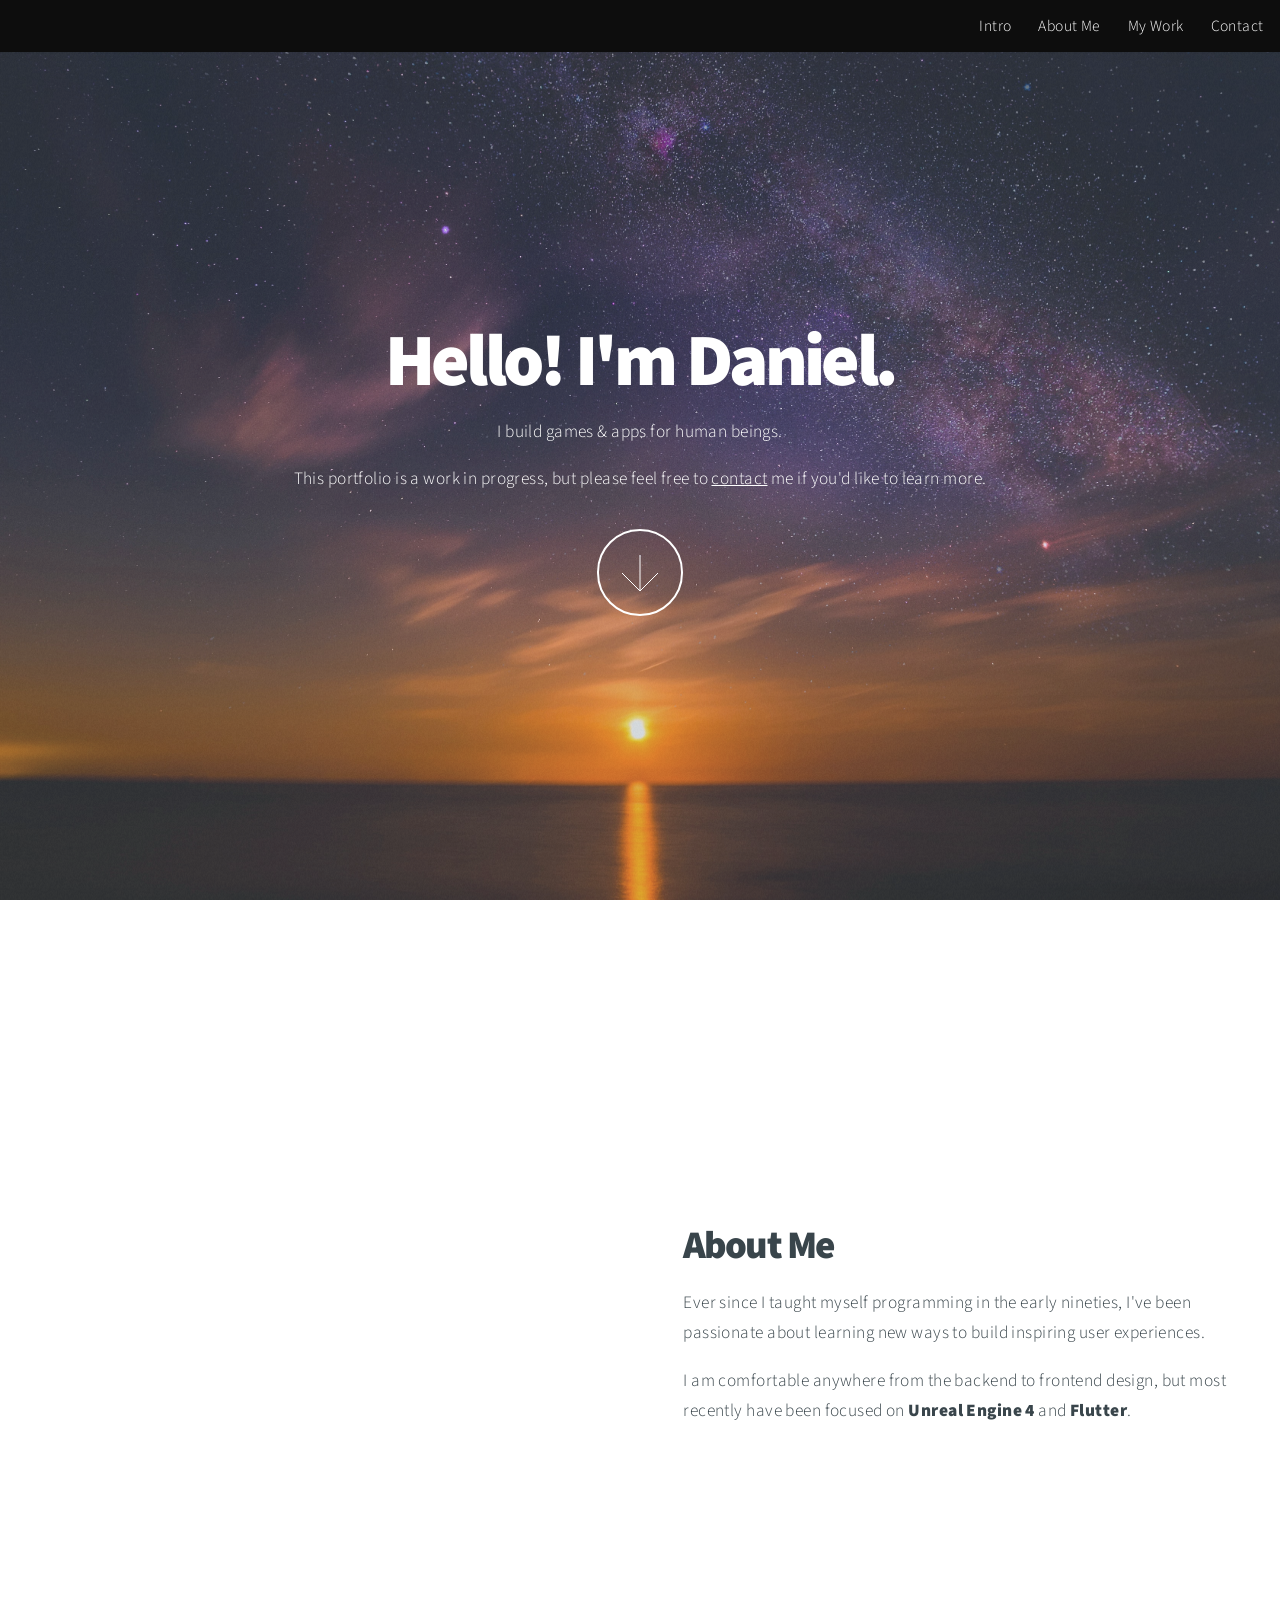
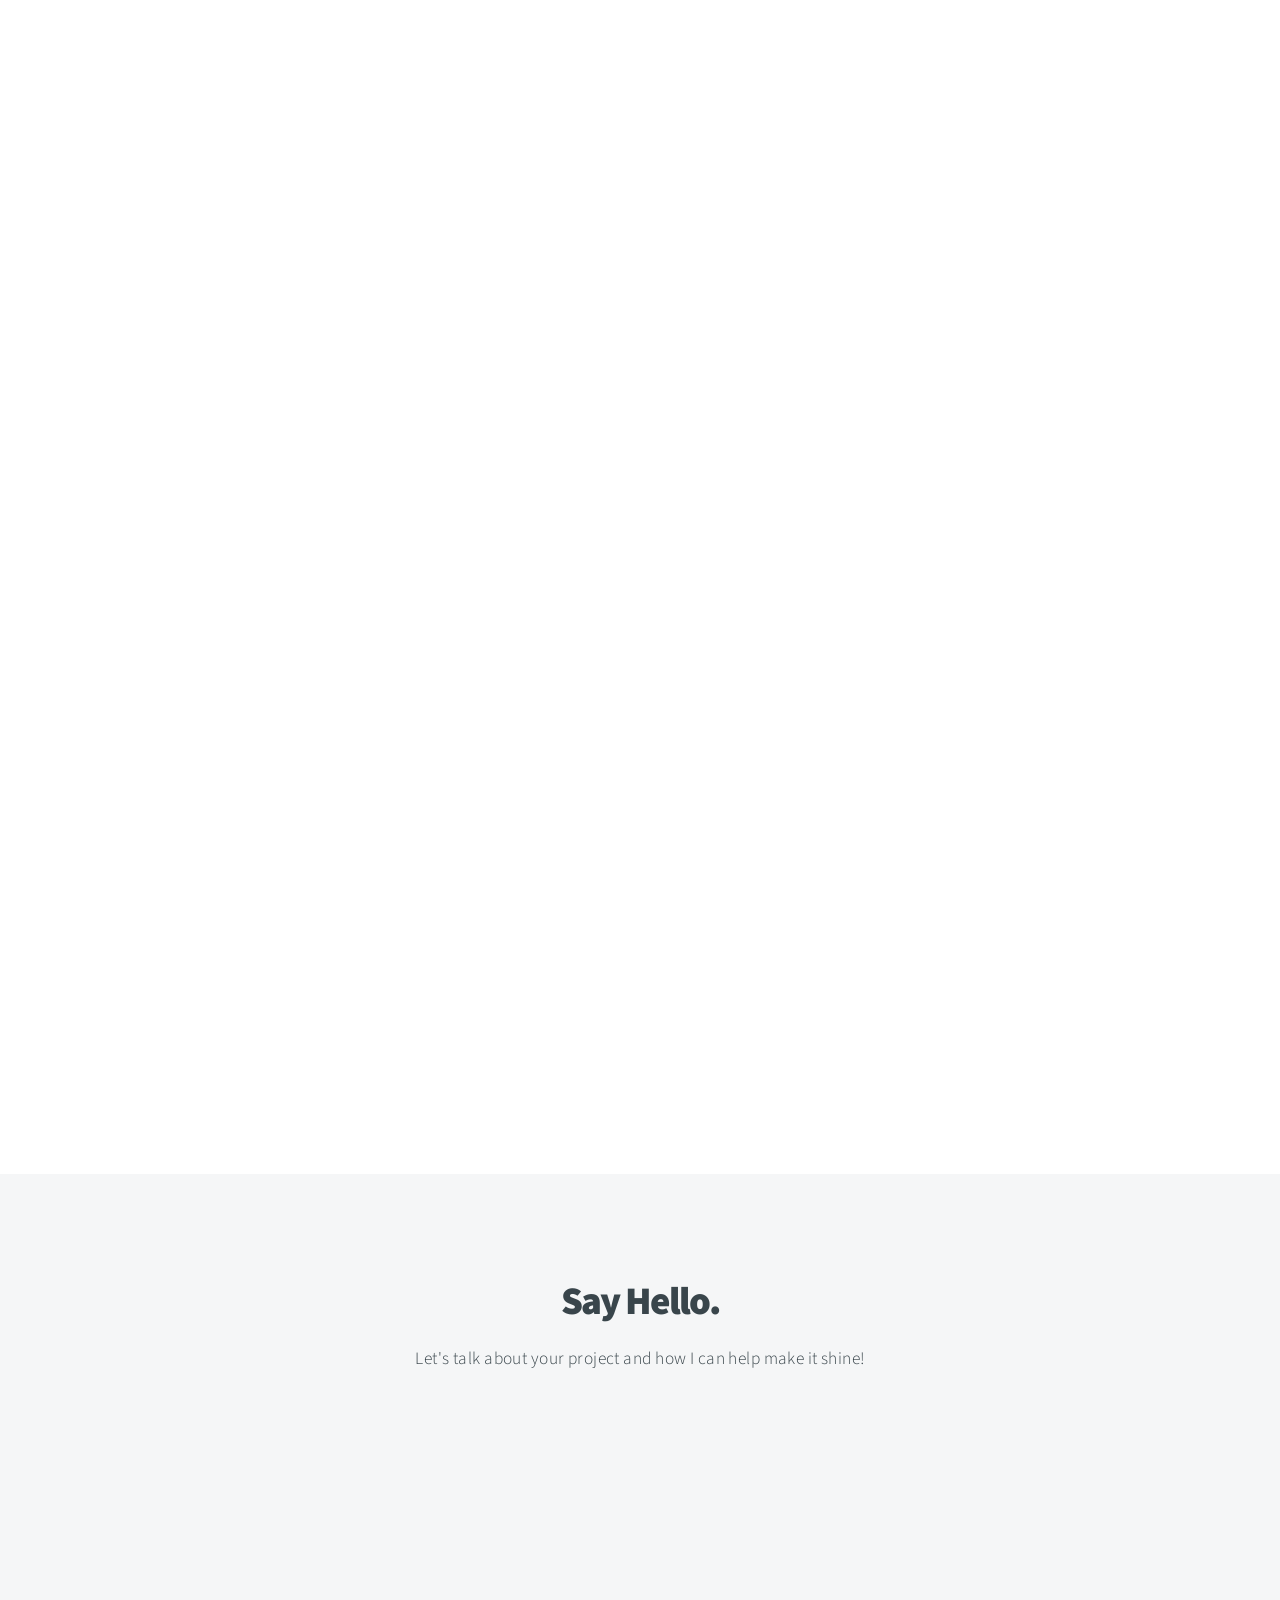
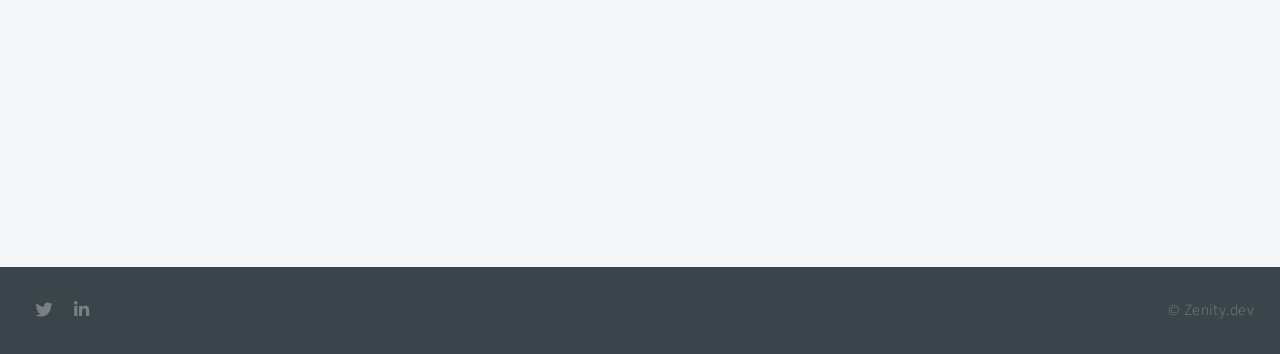
==== index.html @ 864454ee "Initial commit" ====
<!DOCTYPE HTML>
<html>
	<head>
		<title>Zenity</title>
		<meta charset="utf-8" />
		<meta name="viewport" content="width=device-width, initial-scale=1, user-scalable=no" />
		<link rel="stylesheet" href="assets/css/main.css" />
		<noscript><link rel="stylesheet" href="assets/css/noscript.css" /></noscript>
	</head>
	<body class="is-preload">

		<!-- Header -->
			<header id="header">
				<nav>
					<ul>
						<li><a href="#intro">Intro</a></li>
						<li><a href="#about">About Me</a></li>
						<li><a href="#work">My Work</a></li>
						<li><a href="#contact">Contact</a></li>
					</ul>
				</nav>
			</header>

		<!-- Intro -->
			<section id="intro" class="main style1 dark fullscreen">
				<div class="content">
					<header>
						<h2>Hello! I'm Daniel.</h2>
					</header>
					<p>I build games & apps for human beings.</p>
					<p>This portfolio is a work in progress, but please feel
						free to <a href="#contact">contact</a> me if you'd like to learn more.</p>
					<footer>
						<a href="#about" class="button style2 down">More</a>
					</footer>
				</div>
			</section>

		<!-- About -->
			<section id="about" class="main style2 right dark fullscreen">
				<div class="content box style2">
					<header>
						<h2>About Me</h2>
					</header>
					<p>Ever since I taught myself programming in the early nineties, I've been passionate about learning
					new ways to build inspiring user experiences.</p>
					<p>I am comfortable anywhere from the backend to frontend design, but most recently have been focused
						on <strong>Unreal Engine 4</strong> and <strong>Flutter</strong>.</p>
				</div>
				<a href="#work" class="button style2 down anchored">Next</a>
			</section>

		<!-- Work -->
			<section id="work" class="main style3 dark primary">
				<div class="content">
					<header>
						<h2>My Work</h2>
					</header>

					<!-- Gallery  -->
						<div class="gallery">
							<article class="from-left">
								<a href="images/fulls/01.jpg" class="image fit"><img src="images/thumbs/01.jpg" title="Vel Venenatis Cep" alt="" /></a>
							</article>
							<article class="from-right">
								<a href="images/fulls/02.jpg" class="image fit"><img src="images/thumbs/02.jpg" title="Pellentesque at" alt="" /></a>
							</article>
							<article class="from-left">
								<a href="images/fulls/03.jpg" class="image fit"><img src="images/thumbs/03.jpg" title="Cep Aenean" alt="" /></a>
							</article>
							<article class="from-right">
								<a href="images/fulls/04.jpg" class="image fit"><img src="images/thumbs/04.jpg" title="Augue ut" alt="" /></a>
							</article>
							<article class="from-left">
								<a href="images/fulls/05.jpg" class="image fit"><img src="images/thumbs/05.jpg" title="Sit porttitor magna" alt="" /></a>
							</article>
							<article class="from-right">
								<a href="images/fulls/06.jpg" class="image fit"><img src="images/thumbs/06.jpg" title="Nibh ut" alt="" /></a>
							</article>
						</div>

				</div>
			</section>

		<!-- Contact -->
			<section id="contact" class="main style3 secondary">
				<div class="content">
					<header>
						<h2>Say Hello.</h2>
						<p>Let's talk about your project and how I can help make it shine!</p>
					</header>
					<div class="box">
						<form method="post" action="https://formspree.io/mlebqpvd">
							<div class="fields">
								<div class="field half"><input type="text" name="name" placeholder="Name" /></div>
								<div class="field half"><input type="email" name="_replyto" placeholder="Email" /></div>
								<div class="field"><textarea name="message" placeholder="Message" rows="6"></textarea></div>
							</div>
							<ul class="actions special">
								<li><input type="submit" value="Send Message" /></li>
							</ul>
						</form>
					</div>
				</div>
			</section>

		<!-- Footer -->
			<footer id="footer">

				<!-- Icons -->
					<ul class="icons">
						<li><a href="#" class="icon brands fa-twitter"><span class="label">Twitter</span></a></li>
						<li><a href="#" class="icon brands fa-linkedin-in"><span class="label">LinkedIn</span></a></li>
					</ul>

				<!-- Menu -->
					<ul class="menu">
						<li>&copy; Zenity.dev</li>
					</ul>

			</footer>

		<!-- Scripts -->
			<script src="assets/js/jquery.min.js"></script>
			<script src="assets/js/jquery.poptrox.min.js"></script>
			<script src="assets/js/jquery.scrolly.min.js"></script>
			<script src="assets/js/jquery.scrollex.min.js"></script>
			<script src="assets/js/browser.min.js"></script>
			<script src="assets/js/breakpoints.min.js"></script>
			<script src="assets/js/util.js"></script>
			<script src="assets/js/main.js"></script>

	</body>
</html>
---- assets/css/main.css ----
@charset "UTF-8";
@import url("https://fonts.googleapis.com/css?family=Source+Sans+Pro:300,900");
@import url("../css/fontawesome-all.min.css");
html, body, div, span, applet, object,
iframe, h1, h2, h3, h4, h5, h6, p, blockquote,
pre, a, abbr, acronym, address, big, cite,
code, del, dfn, em, img, ins, kbd, q, s, samp,
small, strike, strong, sub, sup, tt, var, b,
u, i, center, dl, dt, dd, ol, ul, li, fieldset,
form, label, legend, table, caption, tbody,
tfoot, thead, tr, th, td, article, aside,
canvas, details, embed, figure, figcaption,
footer, header, hgroup, menu, nav, output, ruby,
section, summary, time, mark, audio, video {
  margin: 0;
  padding: 0;
  border: 0;
  font-size: 100%;
  font: inherit;
  vertical-align: baseline;
}

article, aside, details, figcaption, figure,
footer, header, hgroup, menu, nav, section {
  display: block;
}

body {
  line-height: 1;
}

ol, ul {
  list-style: none;
}

blockquote, q {
  quotes: none;
}
blockquote:before, blockquote:after, q:before, q:after {
  content: "";
  content: none;
}

table {
  border-collapse: collapse;
  border-spacing: 0;
}

body {
  -webkit-text-size-adjust: none;
}

mark {
  background-color: transparent;
  color: inherit;
}

input::-moz-focus-inner {
  border: 0;
  padding: 0;
}

input, select, textarea {
  -moz-appearance: none;
  -webkit-appearance: none;
  -ms-appearance: none;
  appearance: none;
}

/* Basic */
@-ms-viewport {
  width: device-width;
}
html {
  height: 100%;
}

html {
  box-sizing: border-box;
}

*, *:before, *:after {
  box-sizing: inherit;
}

body {
  background: #ffffff;
  height: 100%;
  min-width: 320px;
}
body.is-preload *, body.is-preload *:before, body.is-preload *:after {
  -moz-animation: none !important;
  -webkit-animation: none !important;
  -ms-animation: none !important;
  animation: none !important;
  -moz-transition: none !important;
  -webkit-transition: none !important;
  -ms-transition: none !important;
  transition: none !important;
}

/* Spinner */
@-moz-keyframes spinner-rotate {
  0% {
    -moz-transform: scale(1) rotate(0deg);
    -webkit-transform: scale(1) rotate(0deg);
    -ms-transform: scale(1) rotate(0deg);
    transform: scale(1) rotate(0deg);
  }
  100% {
    -moz-transform: scale(1) rotate(360deg);
    -webkit-transform: scale(1) rotate(360deg);
    -ms-transform: scale(1) rotate(360deg);
    transform: scale(1) rotate(360deg);
  }
}
@-webkit-keyframes spinner-rotate {
  0% {
    -moz-transform: scale(1) rotate(0deg);
    -webkit-transform: scale(1) rotate(0deg);
    -ms-transform: scale(1) rotate(0deg);
    transform: scale(1) rotate(0deg);
  }
  100% {
    -moz-transform: scale(1) rotate(360deg);
    -webkit-transform: scale(1) rotate(360deg);
    -ms-transform: scale(1) rotate(360deg);
    transform: scale(1) rotate(360deg);
  }
}
@-ms-keyframes spinner-rotate {
  0% {
    -moz-transform: scale(1) rotate(0deg);
    -webkit-transform: scale(1) rotate(0deg);
    -ms-transform: scale(1) rotate(0deg);
    transform: scale(1) rotate(0deg);
  }
  100% {
    -moz-transform: scale(1) rotate(360deg);
    -webkit-transform: scale(1) rotate(360deg);
    -ms-transform: scale(1) rotate(360deg);
    transform: scale(1) rotate(360deg);
  }
}
@keyframes spinner-rotate {
  0% {
    -moz-transform: scale(1) rotate(0deg);
    -webkit-transform: scale(1) rotate(0deg);
    -ms-transform: scale(1) rotate(0deg);
    transform: scale(1) rotate(0deg);
  }
  100% {
    -moz-transform: scale(1) rotate(360deg);
    -webkit-transform: scale(1) rotate(360deg);
    -ms-transform: scale(1) rotate(360deg);
    transform: scale(1) rotate(360deg);
  }
}
/* Loader */
@-moz-keyframes spinner-show {
  0% {
    opacity: 0;
  }
  100% {
    opacity: 1;
  }
}
@-webkit-keyframes spinner-show {
  0% {
    opacity: 0;
  }
  100% {
    opacity: 1;
  }
}
@-ms-keyframes spinner-show {
  0% {
    opacity: 0;
  }
  100% {
    opacity: 1;
  }
}
@keyframes spinner-show {
  0% {
    opacity: 0;
  }
  100% {
    opacity: 1;
  }
}
@-moz-keyframes spinner-hide {
  0% {
    -moz-transform: scale(1) rotate(0deg);
    -webkit-transform: scale(1) rotate(0deg);
    -ms-transform: scale(1) rotate(0deg);
    transform: scale(1) rotate(0deg);
    color: #e5e6e7;
    z-index: 100001;
  }
  99% {
    -moz-transform: scale(0.5) rotate(360deg);
    -webkit-transform: scale(0.5) rotate(360deg);
    -ms-transform: scale(0.5) rotate(360deg);
    transform: scale(0.5) rotate(360deg);
    color: #e5e6e7;
    z-index: 100001;
  }
  100% {
    -moz-transform: scale(0.5) rotate(360deg);
    -webkit-transform: scale(0.5) rotate(360deg);
    -ms-transform: scale(0.5) rotate(360deg);
    transform: scale(0.5) rotate(360deg);
    color: #e5e6e7;
    z-index: -1;
  }
}
@-webkit-keyframes spinner-hide {
  0% {
    -moz-transform: scale(1) rotate(0deg);
    -webkit-transform: scale(1) rotate(0deg);
    -ms-transform: scale(1) rotate(0deg);
    transform: scale(1) rotate(0deg);
    color: #e5e6e7;
    z-index: 100001;
  }
  99% {
    -moz-transform: scale(0.5) rotate(360deg);
    -webkit-transform: scale(0.5) rotate(360deg);
    -ms-transform: scale(0.5) rotate(360deg);
    transform: scale(0.5) rotate(360deg);
    color: #e5e6e7;
    z-index: 100001;
  }
  100% {
    -moz-transform: scale(0.5) rotate(360deg);
    -webkit-transform: scale(0.5) rotate(360deg);
    -ms-transform: scale(0.5) rotate(360deg);
    transform: scale(0.5) rotate(360deg);
    color: #e5e6e7;
    z-index: -1;
  }
}
@-ms-keyframes spinner-hide {
  0% {
    -moz-transform: scale(1) rotate(0deg);
    -webkit-transform: scale(1) rotate(0deg);
    -ms-transform: scale(1) rotate(0deg);
    transform: scale(1) rotate(0deg);
    color: #e5e6e7;
    z-index: 100001;
  }
  99% {
    -moz-transform: scale(0.5) rotate(360deg);
    -webkit-transform: scale(0.5) rotate(360deg);
    -ms-transform: scale(0.5) rotate(360deg);
    transform: scale(0.5) rotate(360deg);
    color: #e5e6e7;
    z-index: 100001;
  }
  100% {
    -moz-transform: scale(0.5) rotate(360deg);
    -webkit-transform: scale(0.5) rotate(360deg);
    -ms-transform: scale(0.5) rotate(360deg);
    transform: scale(0.5) rotate(360deg);
    color: #e5e6e7;
    z-index: -1;
  }
}
@keyframes spinner-hide {
  0% {
    -moz-transform: scale(1) rotate(0deg);
    -webkit-transform: scale(1) rotate(0deg);
    -ms-transform: scale(1) rotate(0deg);
    transform: scale(1) rotate(0deg);
    color: #e5e6e7;
    z-index: 100001;
  }
  99% {
    -moz-transform: scale(0.5) rotate(360deg);
    -webkit-transform: scale(0.5) rotate(360deg);
    -ms-transform: scale(0.5) rotate(360deg);
    transform: scale(0.5) rotate(360deg);
    color: #e5e6e7;
    z-index: 100001;
  }
  100% {
    -moz-transform: scale(0.5) rotate(360deg);
    -webkit-transform: scale(0.5) rotate(360deg);
    -ms-transform: scale(0.5) rotate(360deg);
    transform: scale(0.5) rotate(360deg);
    color: #e5e6e7;
    z-index: -1;
  }
}
@-moz-keyframes overlay-hide {
  0% {
    opacity: 1;
    z-index: 100000;
  }
  15% {
    opacity: 1;
    z-index: 100000;
  }
  99% {
    opacity: 0;
    z-index: 100000;
  }
  100% {
    opacity: 0;
    z-index: -1;
  }
}
@-webkit-keyframes overlay-hide {
  0% {
    opacity: 1;
    z-index: 100000;
  }
  15% {
    opacity: 1;
    z-index: 100000;
  }
  99% {
    opacity: 0;
    z-index: 100000;
  }
  100% {
    opacity: 0;
    z-index: -1;
  }
}
@-ms-keyframes overlay-hide {
  0% {
    opacity: 1;
    z-index: 100000;
  }
  15% {
    opacity: 1;
    z-index: 100000;
  }
  99% {
    opacity: 0;
    z-index: 100000;
  }
  100% {
    opacity: 0;
    z-index: -1;
  }
}
@keyframes overlay-hide {
  0% {
    opacity: 1;
    z-index: 100000;
  }
  15% {
    opacity: 1;
    z-index: 100000;
  }
  99% {
    opacity: 0;
    z-index: 100000;
  }
  100% {
    opacity: 0;
    z-index: -1;
  }
}
body {
  text-decoration: none;
}
body:before {
  -moz-animation: spinner-show 1.5s 1 0.25s ease forwards, spinner-hide 0.25s ease-in-out forwards !important;
  -webkit-animation: spinner-show 1.5s 1 0.25s ease forwards, spinner-hide 0.25s ease-in-out forwards !important;
  -ms-animation: spinner-show 1.5s 1 0.25s ease forwards, spinner-hide 0.25s ease-in-out forwards !important;
  animation: spinner-show 1.5s 1 0.25s ease forwards, spinner-hide 0.25s ease-in-out forwards !important;
  -moz-transform-origin: 50% 50%;
  -webkit-transform-origin: 50% 50%;
  -ms-transform-origin: 50% 50%;
  transform-origin: 50% 50%;
  -moz-osx-font-smoothing: grayscale;
  -webkit-font-smoothing: antialiased;
  font-family: FontAwesome;
  font-style: normal;
  font-weight: normal;
  text-transform: none !important;
  color: #e5e6e7;
  content: "";
  cursor: default;
  display: block;
  font-size: 2em;
  height: 2em;
  left: 50%;
  line-height: 2em;
  margin: -1em 0 0 -1em;
  opacity: 0;
  position: fixed;
  text-align: center;
  top: 50%;
  width: 2em;
  z-index: -1;
}
body:after {
  -moz-animation: overlay-hide 1.5s ease-in forwards !important;
  -webkit-animation: overlay-hide 1.5s ease-in forwards !important;
  -ms-animation: overlay-hide 1.5s ease-in forwards !important;
  animation: overlay-hide 1.5s ease-in forwards !important;
  background: #ffffff;
  content: "";
  display: block;
  height: 100%;
  left: 0;
  opacity: 0;
  position: fixed;
  top: 0;
  width: 100%;
  z-index: -1;
}
body.is-preload:before {
  -moz-animation: spinner-show 1.5s 1 0.25s ease forwards, spinner-rotate 0.75s infinite linear !important;
  -webkit-animation: spinner-show 1.5s 1 0.25s ease forwards, spinner-rotate 0.75s infinite linear !important;
  -ms-animation: spinner-show 1.5s 1 0.25s ease forwards, spinner-rotate 0.75s infinite linear !important;
  animation: spinner-show 1.5s 1 0.25s ease forwards, spinner-rotate 0.75s infinite linear !important;
  z-index: 100001;
}
body.is-preload:after {
  -moz-animation: none !important;
  -webkit-animation: none !important;
  -ms-animation: none !important;
  animation: none !important;
  opacity: 1;
  z-index: 100000;
}

@media (-webkit-min-device-pixel-ratio: 2) {
  body:before {
    line-height: 2.025em;
  }
}
/* Type */
body, input, textarea, select {
  font-family: "Source Sans Pro", "sans-serif";
  font-weight: 300;
  font-size: 18pt;
  line-height: 1.75em;
  color: #39454b;
  letter-spacing: 0.025em;
}
@media screen and (max-width: 1920px) {
  body, input, textarea, select {
    font-size: 17pt;
  }
}
@media screen and (max-width: 1680px) {
  body, input, textarea, select {
    font-size: 15pt;
  }
}
@media screen and (max-width: 1280px) {
  body, input, textarea, select {
    font-size: 13pt;
  }
}
@media screen and (max-width: 1000px) {
  body, input, textarea, select {
    font-size: 13pt;
  }
}
@media screen and (max-width: 736px) {
  body, input, textarea, select {
    font-size: 12pt;
    line-height: 1.5em;
  }
}

h1, h2, h3, h4, h5, h6 {
  font-weight: 900;
  color: inherit;
  letter-spacing: -0.0325em;
}
h1 a, h2 a, h3 a, h4 a, h5 a, h6 a {
  color: inherit;
  text-decoration: none;
}

h2 {
  font-size: 2.25em;
  line-height: 1.25em;
  letter-spacing: -0.05em;
}

@media screen and (max-width: 736px) {
  h2 {
    font-size: 1.5em;
  }
}
strong, b {
  font-weight: 900;
  color: inherit;
}

em, i {
  font-style: italic;
}

a {
  -moz-transition: color 0.2s ease-in-out;
  -webkit-transition: color 0.2s ease-in-out;
  -ms-transition: color 0.2s ease-in-out;
  transition: color 0.2s ease-in-out;
  color: #98c593;
}

sub {
  position: relative;
  top: 0.5em;
  font-size: 0.8em;
}

sup {
  position: relative;
  top: -0.5em;
  font-size: 0.8em;
}

hr {
  border: 0;
  border-top: solid 1px #e5e6e7;
}

blockquote {
  border-left: solid 0.5em #e5e6e7;
  padding: 1em 0 1em 2em;
  font-style: italic;
}

p, ul, ol, dl, table {
  margin-bottom: 1em;
}

/* Box */
.box {
  background: #ffffff;
  color: #39454b;
  padding: 2em;
}
.box > :last-child {
  margin-bottom: 0;
}
.box.style2 {
  padding: 3.5em 2.5em 3.5em 2.5em;
}
@media screen and (max-width: 736px) {
  .box {
    padding: 1em;
  }
  .box.style2 {
    padding: 1.5em 1.25em 1.5em 1.25em;
    background-color: rgba(255, 255, 255, 0.9);
  }
}

/* Button */
input[type=button],
input[type=submit],
input[type=reset],
.button,
button {
  -moz-appearance: none;
  -webkit-appearance: none;
  -ms-appearance: none;
  appearance: none;
  -moz-transition: background-color 0.2s ease-in-out;
  -webkit-transition: background-color 0.2s ease-in-out;
  -ms-transition: background-color 0.2s ease-in-out;
  transition: background-color 0.2s ease-in-out;
  background-color: #98c593;
  border: 0;
  border-radius: 3.5em;
  color: #ffffff;
  cursor: pointer;
  display: inline-block;
  height: 3.5em;
  line-height: 3.5em;
  outline: 0;
  padding: 0 2em 0 2em;
  position: relative;
  text-align: center;
  text-decoration: none;
}
input[type=button].down,
input[type=submit].down,
input[type=reset].down,
.button.down,
button.down {
  width: 5em;
  height: 5em;
  line-height: 4.5em;
  padding: 0;
  background-image: url("images/dark-arrow.svg");
  background-position: center center;
  background-repeat: no-repeat;
  text-indent: -10em;
  overflow: hidden;
}
input[type=button].down.anchored,
input[type=submit].down.anchored,
input[type=reset].down.anchored,
.button.down.anchored,
button.down.anchored {
  bottom: 0;
  border-bottom: 0;
  border-radius: 3em 3em 0 0;
  height: 4.5em;
  margin-left: -2.5em;
}
input[type=button].anchored,
input[type=submit].anchored,
input[type=reset].anchored,
.button.anchored,
button.anchored {
  position: absolute;
  left: 50%;
}
input[type=button]:hover,
input[type=submit]:hover,
input[type=reset]:hover,
.button:hover,
button:hover {
  background-color: #a8cea4;
}
input[type=button]:active,
input[type=submit]:active,
input[type=reset]:active,
.button:active,
button:active {
  background-color: #88bc82;
}
input[type=button].style2,
input[type=submit].style2,
input[type=reset].style2,
.button.style2,
button.style2 {
  background-color: transparent;
  border: solid 2px #e5e6e7;
  color: inherit;
}
input[type=button].style2:hover,
input[type=submit].style2:hover,
input[type=reset].style2:hover,
.button.style2:hover,
button.style2:hover {
  background-color: rgba(229, 230, 231, 0.25);
}
input[type=button].style2:active,
input[type=submit].style2:active,
input[type=reset].style2:active,
.button.style2:active,
button.style2:active {
  background-color: rgba(229, 230, 231, 0.375);
}
input[type=button].style2.down,
input[type=submit].style2.down,
input[type=reset].style2.down,
.button.style2.down,
button.style2.down {
  background-image: url("images/arrow.svg");
}

/* Form */
form {
  margin: 0 0 2em 0;
}
form > :last-child {
  margin-bottom: 0;
}
form > .fields {
  display: -moz-flex;
  display: -webkit-flex;
  display: -ms-flex;
  display: flex;
  -moz-flex-wrap: wrap;
  -webkit-flex-wrap: wrap;
  -ms-flex-wrap: wrap;
  flex-wrap: wrap;
  width: calc(100% + 3em);
  margin: -1.5em 0 2em -1.5em;
}
form > .fields > .field {
  -moz-flex-grow: 0;
  -webkit-flex-grow: 0;
  -ms-flex-grow: 0;
  flex-grow: 0;
  -moz-flex-shrink: 0;
  -webkit-flex-shrink: 0;
  -ms-flex-shrink: 0;
  flex-shrink: 0;
  padding: 1.5em 0 0 1.5em;
  width: calc(100% - 1.5em);
}
form > .fields > .field.half {
  width: calc(50% - 0.75em);
}
form > .fields > .field.third {
  width: calc(100%/3 - 0.5em);
}
form > .fields > .field.quarter {
  width: calc(25% - 0.375em);
}
@media screen and (max-width: 480px) {
  form > .fields {
    width: calc(100% + 2em);
    margin: -1em 0 2em -1em;
  }
  form > .fields > .field {
    padding: 1em 0 0 1em;
    width: calc(100% - 1em);
  }
  form > .fields > .field.half {
    width: calc(100% - 1em);
  }
  form > .fields > .field.third {
    width: calc(100% - 1em);
  }
  form > .fields > .field.quarter {
    width: calc(100% - 1em);
  }
}

label {
  display: block;
}

input[type=text],
input[type=password],
input[type=email],
input[type=tel],
input[type=search],
input[type=url],
select,
textarea {
  -moz-appearance: none;
  -webkit-appearance: none;
  -ms-appearance: none;
  appearance: none;
  -moz-transition: border-color 0.2s ease-in-out, color 0.2s ease-in-out;
  -webkit-transition: border-color 0.2s ease-in-out, color 0.2s ease-in-out;
  -ms-transition: border-color 0.2s ease-in-out, color 0.2s ease-in-out;
  transition: border-color 0.2s ease-in-out, color 0.2s ease-in-out;
  color: #39454b;
  display: block;
  width: 100%;
  padding: 0.65em 0.75em;
  background: none;
  border: solid 2px #e5e6e7;
  color: inherit;
  border-radius: 0.5em;
  outline: none;
}
input[type=text]:focus,
input[type=password]:focus,
input[type=email]:focus,
input[type=tel]:focus,
input[type=search]:focus,
input[type=url]:focus,
select:focus,
textarea:focus {
  border-color: #9ac8e9;
}

input[type=text],
input[type=password],
input[type=email],
input[type=tel],
input[type=search],
input[type=url],
select {
  line-height: 1.35em;
}

textarea {
  min-height: 8em;
}

::-moz-focus-inner {
  border: 0;
}

::-webkit-input-placeholder {
  opacity: 0.375;
}

:-moz-placeholder {
  opacity: 0.375;
}

::-moz-placeholder {
  opacity: 0.375;
}

:-ms-input-placeholder {
  opacity: 0.375;
}

/* Icon */
.icon {
  text-decoration: none;
  position: relative;
  text-decoration: none;
}
.icon:before {
  -moz-osx-font-smoothing: grayscale;
  -webkit-font-smoothing: antialiased;
  display: inline-block;
  font-style: normal;
  font-variant: normal;
  text-rendering: auto;
  line-height: 1;
  text-transform: none !important;
  font-family: "Font Awesome 5 Free";
  font-weight: 400;
}
.icon:before {
  line-height: inherit;
}
.icon > .label {
  display: none;
}
.icon.solid:before {
  font-weight: 900;
}
.icon.brands:before {
  font-family: "Font Awesome 5 Brands";
}

/* Image */
.image {
  position: relative;
  display: inline-block;
}
.image:before {
  content: "";
  position: absolute;
  left: 0;
  top: 0;
  width: 100%;
  height: 100%;
  background: url("images/overlay.png");
}
.image img {
  display: block;
  width: 100%;
}
.image.featured {
  display: block;
  width: 100%;
  margin: 0 0 2em 0;
}
.image.fit {
  display: block;
  width: 100%;
}
.image.left {
  float: left;
  margin: 0 2em 2em 0;
}
.image.centered {
  display: block;
  margin: 0 0 2em 0;
}
.image.centered img {
  margin: 0 auto;
  width: auto;
}

/* List */
ul.default {
  list-style: disc;
  padding-left: 1em;
}
ul.default li {
  padding-left: 0.5em;
}
ul.menu {
  cursor: default;
}
ul.menu li {
  display: inline-block;
  line-height: 1em;
  border-left: solid 1px #e5e6e7;
  padding: 0 0 0 0.5em;
  margin: 0 0 0 0.5em;
}
ul.menu li:first-child {
  border-left: 0;
  padding-left: 0;
  margin-left: 0;
}

ol.default {
  list-style: decimal;
  padding-left: 1.25em;
}
ol.default li {
  padding-left: 0.25em;
}

/* Actions */
ul.actions {
  display: -moz-flex;
  display: -webkit-flex;
  display: -ms-flex;
  display: flex;
  cursor: default;
  list-style: none;
  margin-left: -1em;
  padding-left: 0;
}
ul.actions li {
  padding: 0 0 0 1em;
  vertical-align: middle;
}
ul.actions.special {
  -moz-justify-content: center;
  -webkit-justify-content: center;
  -ms-justify-content: center;
  justify-content: center;
  width: 100%;
  margin-left: 0;
}
ul.actions.special li:first-child {
  padding-left: 0;
}
ul.actions.stacked {
  -moz-flex-direction: column;
  -webkit-flex-direction: column;
  -ms-flex-direction: column;
  flex-direction: column;
  margin-left: 0;
}
ul.actions.stacked li {
  padding: 1.3em 0 0 0;
}
ul.actions.stacked li:first-child {
  padding-top: 0;
}
ul.actions.fit {
  width: calc(100% + 1em);
}
ul.actions.fit li {
  -moz-flex-grow: 1;
  -webkit-flex-grow: 1;
  -ms-flex-grow: 1;
  flex-grow: 1;
  -moz-flex-shrink: 1;
  -webkit-flex-shrink: 1;
  -ms-flex-shrink: 1;
  flex-shrink: 1;
  width: 100%;
}
ul.actions.fit li > * {
  width: 100%;
}
ul.actions.fit.stacked {
  width: 100%;
}
@media screen and (max-width: 480px) {
  ul.actions:not(.fixed) {
    -moz-flex-direction: column;
    -webkit-flex-direction: column;
    -ms-flex-direction: column;
    flex-direction: column;
    margin-left: 0;
    width: 100% !important;
  }
  ul.actions:not(.fixed) li {
    -moz-flex-grow: 1;
    -webkit-flex-grow: 1;
    -ms-flex-grow: 1;
    flex-grow: 1;
    -moz-flex-shrink: 1;
    -webkit-flex-shrink: 1;
    -ms-flex-shrink: 1;
    flex-shrink: 1;
    padding: 1em 0 0 0;
    text-align: center;
    width: 100%;
  }
  ul.actions:not(.fixed) li > * {
    width: 100%;
  }
  ul.actions:not(.fixed) li:first-child {
    padding-top: 0;
  }
  ul.actions:not(.fixed) li input[type=submit],
ul.actions:not(.fixed) li input[type=reset],
ul.actions:not(.fixed) li input[type=button],
ul.actions:not(.fixed) li button,
ul.actions:not(.fixed) li .button {
    width: 100%;
  }
  ul.actions:not(.fixed) li input[type=submit].icon:before,
ul.actions:not(.fixed) li input[type=reset].icon:before,
ul.actions:not(.fixed) li input[type=button].icon:before,
ul.actions:not(.fixed) li button.icon:before,
ul.actions:not(.fixed) li .button.icon:before {
    margin-left: -0.5rem;
  }
}

/* Icons */
ul.icons {
  cursor: default;
}
ul.icons li {
  display: inline-block;
}
ul.icons a {
  display: inline-block;
  width: 2em;
  height: 2em;
  line-height: 2em;
  text-align: center;
  border: 0;
}

/* Sections/Article */
header {
  margin-bottom: 1em;
}
header p {
  display: block;
  margin: 1em 0 0 0;
  padding: 0 0 0.5em 0;
}

footer {
  margin-top: 2em;
}

/* Table */
table {
  width: 100%;
}
table.default {
  width: 100%;
}
table.default tbody tr:nth-child(2n+2) {
  background: rgba(229, 230, 231, 0.5);
}
table.default td {
  padding: 0.5em 1em 0.5em 1em;
}
table.default th {
  text-align: left;
  font-weight: 900;
  padding: 0.5em 1em 0.5em 1em;
}
table.default thead {
  background: #39454b;
  color: #ffffff;
}
table.default tfoot {
  background: #e5e6e7;
}

/* Poptrox */
.poptrox-popup {
  -moz-box-sizing: content-box;
  -webkit-box-sizing: content-box;
  -ms-box-sizing: content-box;
  box-sizing: content-box;
  background: #fff;
  padding-bottom: 3em;
  box-shadow: 0 0.1em 0.15em 0 rgba(0, 0, 0, 0.15);
}
.poptrox-popup .loader {
  position: absolute;
  top: 50%;
  left: 50%;
  margin: -1em 0 0 -1em;
  width: 2em;
  height: 2em;
  display: block;
  font-size: 2em;
}
.poptrox-popup .loader:before {
  -moz-animation: spinner-rotate 0.75s infinite linear !important;
  -webkit-animation: spinner-rotate 0.75s infinite linear !important;
  -ms-animation: spinner-rotate 0.75s infinite linear !important;
  animation: spinner-rotate 0.75s infinite linear !important;
  -moz-osx-font-smoothing: grayscale;
  -webkit-font-smoothing: antialiased;
  font-family: FontAwesome;
  font-style: normal;
  font-weight: normal;
  text-transform: none !important;
  color: #e5e6e7;
  content: "";
  cursor: default;
  display: block;
  height: 2em;
  left: 0;
  line-height: 2em;
  position: absolute;
  text-align: center;
  top: 0;
  width: 2em;
}
.poptrox-popup .caption {
  position: absolute;
  bottom: 0;
  left: 0;
  background: #ffffff;
  width: 100%;
  height: 3em;
  line-height: 2.8em;
  text-align: center;
  cursor: default;
  z-index: 1;
  font-size: 0.9em;
}
.poptrox-popup .nav-next,
.poptrox-popup .nav-previous {
  -moz-transition: opacity 0.2s ease-in-out;
  -webkit-transition: opacity 0.2s ease-in-out;
  -ms-transition: opacity 0.2s ease-in-out;
  transition: opacity 0.2s ease-in-out;
  position: absolute;
  top: 0;
  width: 50%;
  height: 100%;
  opacity: 0;
  cursor: pointer;
  background: rgba(0, 0, 0, 0.01);
  -webkit-tap-highlight-color: rgba(255, 255, 255, 0);
}
.poptrox-popup .nav-next:before,
.poptrox-popup .nav-previous:before {
  content: "";
  position: absolute;
  width: 96px;
  height: 64px;
  background: url("images/poptrox-nav.svg");
  top: calc(50% - 1.5em);
  margin: -32px 0 0 0;
}
.poptrox-popup:hover .nav-next,
.poptrox-popup:hover .nav-previous {
  opacity: 0.5;
}
.poptrox-popup:hover .nav-next:hover,
.poptrox-popup:hover .nav-previous:hover {
  opacity: 1;
}
.poptrox-popup .nav-previous:before {
  -moz-transform: scaleX(-1);
  -webkit-transform: scaleX(-1);
  -ms-transform: scaleX(-1);
  transform: scaleX(-1);
  -ms-filter: "FlipH";
  filter: FlipH;
}
.poptrox-popup .nav-next {
  right: 0;
}
.poptrox-popup .nav-next:before {
  right: 0;
}
.poptrox-popup .nav-previous {
  left: 0;
}
.poptrox-popup .nav-previous:before {
  left: 0;
}
.poptrox-popup .closer {
  -moz-transition: opacity 0.2s ease-in-out;
  -webkit-transition: opacity 0.2s ease-in-out;
  -ms-transition: opacity 0.2s ease-in-out;
  transition: opacity 0.2s ease-in-out;
  position: absolute;
  top: 0;
  right: 0;
  width: 64px;
  height: 64px;
  text-indent: -9999px;
  z-index: 2;
  opacity: 0;
  -webkit-tap-highlight-color: rgba(255, 255, 255, 0);
}
.poptrox-popup .closer:before {
  content: "";
  display: block;
  position: absolute;
  right: 16px;
  top: 16px;
  width: 40px;
  height: 40px;
  border-radius: 100%;
  box-shadow: inset 0 0 0 2px #fff;
  background: url("images/poptrox-closer.svg") center center;
  color: #ffffff !important;
}
.poptrox-popup:hover .closer {
  opacity: 0.5;
}
.poptrox-popup:hover .closer:hover {
  opacity: 1;
}
body.is-touch .poptrox-popup .nav-next,
body.is-touch .poptrox-popup .nav-previous,
body.is-touch .poptrox-popup .closer {
  opacity: 1 !important;
}
@media screen and (max-width: 736px) {
  .poptrox-popup .nav-next:before,
.poptrox-popup .nav-previous:before {
    width: 48px;
    height: 32px;
    background-size: contain;
    margin: -16px 0 0 0;
  }
  .poptrox-popup .closer:before {
    right: 12px;
    top: 12px;
    width: 20px;
    height: 20px;
    box-shadow: inset 0 0 0 1px #fff;
    background-size: contain;
    opacity: 0.65;
  }
}

/* Gallery */
.gallery {
  display: -moz-flex;
  display: -webkit-flex;
  display: -ms-flex;
  display: flex;
  -moz-flex-wrap: wrap;
  -webkit-flex-wrap: wrap;
  -ms-flex-wrap: wrap;
  flex-wrap: wrap;
  width: 45em;
  max-width: 100%;
  margin: 0 auto 2em auto;
}
.gallery article {
  -moz-transition: -moz-transform 1s ease, opacity 1s ease;
  -webkit-transition: -webkit-transform 1s ease, opacity 1s ease;
  -ms-transition: -ms-transform 1s ease, opacity 1s ease;
  transition: transform 1s ease, opacity 1s ease;
  -moz-transform: translateX(0);
  -webkit-transform: translateX(0);
  -ms-transform: translateX(0);
  transform: translateX(0);
  width: 50%;
  position: relative;
  opacity: 1;
}
.gallery article .image {
  margin: 0;
  display: block;
}
.gallery article:nth-last-child(1n) {
  -moz-transition-delay: 0.05s;
  -webkit-transition-delay: 0.05s;
  -ms-transition-delay: 0.05s;
  transition-delay: 0.05s;
}
.gallery article:nth-last-child(2n) {
  -moz-transition-delay: 0.05s;
  -webkit-transition-delay: 0.05s;
  -ms-transition-delay: 0.05s;
  transition-delay: 0.05s;
}
.gallery article:nth-last-child(2n) {
  -moz-transition-delay: 0.1s;
  -webkit-transition-delay: 0.1s;
  -ms-transition-delay: 0.1s;
  transition-delay: 0.1s;
}
.gallery article:nth-last-child(3n) {
  -moz-transition-delay: 0.1s;
  -webkit-transition-delay: 0.1s;
  -ms-transition-delay: 0.1s;
  transition-delay: 0.1s;
}
.gallery article:nth-last-child(3n) {
  -moz-transition-delay: 0.15s;
  -webkit-transition-delay: 0.15s;
  -ms-transition-delay: 0.15s;
  transition-delay: 0.15s;
}
.gallery article:nth-last-child(4n) {
  -moz-transition-delay: 0.15s;
  -webkit-transition-delay: 0.15s;
  -ms-transition-delay: 0.15s;
  transition-delay: 0.15s;
}
.gallery article:nth-last-child(4n) {
  -moz-transition-delay: 0.2s;
  -webkit-transition-delay: 0.2s;
  -ms-transition-delay: 0.2s;
  transition-delay: 0.2s;
}
.gallery article:nth-last-child(5n) {
  -moz-transition-delay: 0.2s;
  -webkit-transition-delay: 0.2s;
  -ms-transition-delay: 0.2s;
  transition-delay: 0.2s;
}
.gallery article:nth-last-child(5n) {
  -moz-transition-delay: 0.25s;
  -webkit-transition-delay: 0.25s;
  -ms-transition-delay: 0.25s;
  transition-delay: 0.25s;
}
.gallery article:nth-last-child(6n) {
  -moz-transition-delay: 0.25s;
  -webkit-transition-delay: 0.25s;
  -ms-transition-delay: 0.25s;
  transition-delay: 0.25s;
}
.gallery article:nth-last-child(6n) {
  -moz-transition-delay: 0.3s;
  -webkit-transition-delay: 0.3s;
  -ms-transition-delay: 0.3s;
  transition-delay: 0.3s;
}
.gallery article:nth-last-child(7n) {
  -moz-transition-delay: 0.3s;
  -webkit-transition-delay: 0.3s;
  -ms-transition-delay: 0.3s;
  transition-delay: 0.3s;
}
.gallery article:nth-last-child(7n) {
  -moz-transition-delay: 0.35s;
  -webkit-transition-delay: 0.35s;
  -ms-transition-delay: 0.35s;
  transition-delay: 0.35s;
}
.gallery article:nth-last-child(8n) {
  -moz-transition-delay: 0.35s;
  -webkit-transition-delay: 0.35s;
  -ms-transition-delay: 0.35s;
  transition-delay: 0.35s;
}
.gallery article:nth-last-child(8n) {
  -moz-transition-delay: 0.4s;
  -webkit-transition-delay: 0.4s;
  -ms-transition-delay: 0.4s;
  transition-delay: 0.4s;
}
.gallery article:nth-last-child(9n) {
  -moz-transition-delay: 0.4s;
  -webkit-transition-delay: 0.4s;
  -ms-transition-delay: 0.4s;
  transition-delay: 0.4s;
}
.gallery article:nth-last-child(9n) {
  -moz-transition-delay: 0.45s;
  -webkit-transition-delay: 0.45s;
  -ms-transition-delay: 0.45s;
  transition-delay: 0.45s;
}
.gallery article:nth-last-child(10n) {
  -moz-transition-delay: 0.45s;
  -webkit-transition-delay: 0.45s;
  -ms-transition-delay: 0.45s;
  transition-delay: 0.45s;
}
.gallery article:nth-last-child(10n) {
  -moz-transition-delay: 0.5s;
  -webkit-transition-delay: 0.5s;
  -ms-transition-delay: 0.5s;
  transition-delay: 0.5s;
}
.gallery article:nth-last-child(11n) {
  -moz-transition-delay: 0.5s;
  -webkit-transition-delay: 0.5s;
  -ms-transition-delay: 0.5s;
  transition-delay: 0.5s;
}
.gallery article:nth-last-child(11n) {
  -moz-transition-delay: 0.55s;
  -webkit-transition-delay: 0.55s;
  -ms-transition-delay: 0.55s;
  transition-delay: 0.55s;
}
.gallery article:nth-last-child(12n) {
  -moz-transition-delay: 0.55s;
  -webkit-transition-delay: 0.55s;
  -ms-transition-delay: 0.55s;
  transition-delay: 0.55s;
}
.gallery article:nth-last-child(12n) {
  -moz-transition-delay: 0.6s;
  -webkit-transition-delay: 0.6s;
  -ms-transition-delay: 0.6s;
  transition-delay: 0.6s;
}
.gallery article:nth-last-child(13n) {
  -moz-transition-delay: 0.6s;
  -webkit-transition-delay: 0.6s;
  -ms-transition-delay: 0.6s;
  transition-delay: 0.6s;
}
.gallery article:nth-last-child(13n) {
  -moz-transition-delay: 0.65s;
  -webkit-transition-delay: 0.65s;
  -ms-transition-delay: 0.65s;
  transition-delay: 0.65s;
}
.gallery article:nth-last-child(14n) {
  -moz-transition-delay: 0.65s;
  -webkit-transition-delay: 0.65s;
  -ms-transition-delay: 0.65s;
  transition-delay: 0.65s;
}
.gallery article:nth-last-child(14n) {
  -moz-transition-delay: 0.7s;
  -webkit-transition-delay: 0.7s;
  -ms-transition-delay: 0.7s;
  transition-delay: 0.7s;
}
.gallery article:nth-last-child(15n) {
  -moz-transition-delay: 0.7s;
  -webkit-transition-delay: 0.7s;
  -ms-transition-delay: 0.7s;
  transition-delay: 0.7s;
}
.gallery article:nth-last-child(15n) {
  -moz-transition-delay: 0.75s;
  -webkit-transition-delay: 0.75s;
  -ms-transition-delay: 0.75s;
  transition-delay: 0.75s;
}
.gallery article:nth-last-child(16n) {
  -moz-transition-delay: 0.75s;
  -webkit-transition-delay: 0.75s;
  -ms-transition-delay: 0.75s;
  transition-delay: 0.75s;
}
.gallery article:nth-last-child(16n) {
  -moz-transition-delay: 0.8s;
  -webkit-transition-delay: 0.8s;
  -ms-transition-delay: 0.8s;
  transition-delay: 0.8s;
}
.gallery article:nth-last-child(17n) {
  -moz-transition-delay: 0.8s;
  -webkit-transition-delay: 0.8s;
  -ms-transition-delay: 0.8s;
  transition-delay: 0.8s;
}
.gallery article:nth-last-child(17n) {
  -moz-transition-delay: 0.85s;
  -webkit-transition-delay: 0.85s;
  -ms-transition-delay: 0.85s;
  transition-delay: 0.85s;
}
.gallery article:nth-last-child(18n) {
  -moz-transition-delay: 0.85s;
  -webkit-transition-delay: 0.85s;
  -ms-transition-delay: 0.85s;
  transition-delay: 0.85s;
}
.gallery article:nth-last-child(18n) {
  -moz-transition-delay: 0.9s;
  -webkit-transition-delay: 0.9s;
  -ms-transition-delay: 0.9s;
  transition-delay: 0.9s;
}
.gallery article:nth-last-child(19n) {
  -moz-transition-delay: 0.9s;
  -webkit-transition-delay: 0.9s;
  -ms-transition-delay: 0.9s;
  transition-delay: 0.9s;
}
.gallery article:nth-last-child(19n) {
  -moz-transition-delay: 0.95s;
  -webkit-transition-delay: 0.95s;
  -ms-transition-delay: 0.95s;
  transition-delay: 0.95s;
}
.gallery article:nth-last-child(20n) {
  -moz-transition-delay: 0.95s;
  -webkit-transition-delay: 0.95s;
  -ms-transition-delay: 0.95s;
  transition-delay: 0.95s;
}
.gallery article:nth-last-child(20n) {
  -moz-transition-delay: 1s;
  -webkit-transition-delay: 1s;
  -ms-transition-delay: 1s;
  transition-delay: 1s;
}
.gallery article:nth-last-child(21n) {
  -moz-transition-delay: 1s;
  -webkit-transition-delay: 1s;
  -ms-transition-delay: 1s;
  transition-delay: 1s;
}
.gallery article:nth-last-child(21n) {
  -moz-transition-delay: 1.05s;
  -webkit-transition-delay: 1.05s;
  -ms-transition-delay: 1.05s;
  transition-delay: 1.05s;
}
.gallery article:nth-last-child(22n) {
  -moz-transition-delay: 1.05s;
  -webkit-transition-delay: 1.05s;
  -ms-transition-delay: 1.05s;
  transition-delay: 1.05s;
}
.gallery article:nth-last-child(22n) {
  -moz-transition-delay: 1.1s;
  -webkit-transition-delay: 1.1s;
  -ms-transition-delay: 1.1s;
  transition-delay: 1.1s;
}
.gallery article:nth-last-child(23n) {
  -moz-transition-delay: 1.1s;
  -webkit-transition-delay: 1.1s;
  -ms-transition-delay: 1.1s;
  transition-delay: 1.1s;
}
.gallery article:nth-last-child(23n) {
  -moz-transition-delay: 1.15s;
  -webkit-transition-delay: 1.15s;
  -ms-transition-delay: 1.15s;
  transition-delay: 1.15s;
}
.gallery article:nth-last-child(24n) {
  -moz-transition-delay: 1.15s;
  -webkit-transition-delay: 1.15s;
  -ms-transition-delay: 1.15s;
  transition-delay: 1.15s;
}
.gallery.inactive article {
  opacity: 0;
}
.gallery.inactive article.from-left {
  -moz-transform: translateX(-14em);
  -webkit-transform: translateX(-14em);
  -ms-transform: translateX(-14em);
  transform: translateX(-14em);
}
.gallery.inactive article.from-right {
  -moz-transform: translateX(14em);
  -webkit-transform: translateX(14em);
  -ms-transform: translateX(14em);
  transform: translateX(14em);
}
.gallery.inactive article.from-top {
  -moz-transform: translateY(-7em);
  -webkit-transform: translateY(-7em);
  -ms-transform: translateY(-7em);
  transform: translateY(-7em);
}
.gallery.inactive article.from-bottom {
  -moz-transform: translateY(7em);
  -webkit-transform: translateY(7em);
  -ms-transform: translateY(7em);
  transform: translateY(7em);
}
@media screen and (max-width: 480px) {
  .gallery {
    -moz-flex-wrap: nowrap;
    -webkit-flex-wrap: nowrap;
    -ms-flex-wrap: nowrap;
    flex-wrap: nowrap;
    -moz-flex-direction: column;
    -webkit-flex-direction: column;
    -ms-flex-direction: column;
    flex-direction: column;
  }
  .gallery article {
    width: 100%;
  }
}

/* Header */
#header {
  position: fixed;
  z-index: 10000;
  left: 0;
  top: 0;
  width: 100%;
  background: rgba(0, 0, 0, 0.95);
  color: #ffffff;
  height: 3em;
  line-height: 3em;
  box-shadow: 0 0 0.15em 0 rgba(0, 0, 0, 0.1);
}
#header h1 {
  position: absolute;
  left: 1em;
  top: 0;
  height: 3em;
  line-height: 3em;
  cursor: default;
}
#header h1 a {
  font-size: 1.25em;
}
#header nav {
  position: absolute;
  right: 0.5em;
  top: 0;
  height: 3em;
  line-height: 3em;
}
#header nav ul {
  margin: 0;
}
#header nav ul li {
  display: inline-block;
  margin-left: 0.5em;
  font-size: 0.9em;
}
#header nav ul li a {
  display: block;
  color: inherit;
  text-decoration: none;
  height: 3em;
  line-height: 3em;
  padding: 0 0.5em 0 0.5em;
  outline: 0;
}
@media screen and (max-width: 736px) {
  #header {
    height: 2.5em;
    line-height: 2.5em;
  }
  #header h1 {
    text-align: center;
    position: relative;
    left: 0;
    top: 0;
    height: 2.5em;
    line-height: 2.5em;
  }
  #header h1 a {
    font-size: 1em;
  }
  #header nav {
    display: none;
  }
}

body {
  padding-top: 3em;
}
@media screen and (max-width: 736px) {
  body {
    padding-top: 2.5em;
  }
}

/* Main */
.main {
  display: -moz-flex;
  display: -webkit-flex;
  display: -ms-flex;
  display: flex;
  position: relative;
  margin: 0;
  overflow-x: hidden;
}
.main > .content {
  width: 45em;
  max-width: calc(100% - 4em);
  margin: 0 auto;
}
.main > .content > :last-child {
  margin-bottom: 0;
}
.main.fullscreen {
  min-height: 100%;
}
.main.style1 {
  -moz-align-items: center;
  -webkit-align-items: center;
  -ms-align-items: center;
  align-items: center;
  -moz-justify-content: center;
  -webkit-justify-content: center;
  -ms-justify-content: center;
  justify-content: center;
  text-align: center;
  padding: 3em 0 3em 0;
}
.main.style1 h2 {
  font-size: 4.25em;
  line-height: 1em;
}
.main.style1 > .content {
  -moz-transition: opacity 1s ease;
  -webkit-transition: opacity 1s ease;
  -ms-transition: opacity 1s ease;
  transition: opacity 1s ease;
  -moz-transform: translateZ(0);
  -webkit-transform: translateZ(0);
  -ms-transform: translateZ(0);
  transform: translateZ(0);
  opacity: 1;
  margin: 0;
}
.main.style1.inactive > .content {
  opacity: 0;
}
.main.style2 {
  -moz-align-items: center;
  -webkit-align-items: center;
  -ms-align-items: center;
  align-items: center;
  -moz-justify-content: center;
  -webkit-justify-content: center;
  -ms-justify-content: center;
  justify-content: center;
  padding: 3em 0 3em 0;
  overflow: hidden;
}
.main.style2 > .content {
  -moz-transition: -moz-transform 1s ease;
  -webkit-transition: -webkit-transform 1s ease;
  -ms-transition: -ms-transform 1s ease;
  transition: transform 1s ease;
  -moz-transform: translateZ(0);
  -webkit-transform: translateZ(0);
  -ms-transform: translateZ(0);
  transform: translateZ(0);
  position: relative;
  width: 35%;
  margin: 0;
}
.main.style2.left {
  -moz-justify-content: -moz-flex-start;
  -webkit-justify-content: -webkit-flex-start;
  -ms-justify-content: -ms-flex-start;
  justify-content: flex-start;
}
.main.style2.right {
  -moz-justify-content: -moz-flex-end;
  -webkit-justify-content: -webkit-flex-end;
  -ms-justify-content: -ms-flex-end;
  justify-content: flex-end;
}
.main.style2.inactive.left > .content {
  -moz-transform: translateX(-100%);
  -webkit-transform: translateX(-100%);
  -ms-transform: translateX(-100%);
  transform: translateX(-100%);
}
.main.style2.inactive.right > .content {
  -moz-transform: translateX(100%);
  -webkit-transform: translateX(100%);
  -ms-transform: translateX(100%);
  transform: translateX(100%);
}
.main.style3 {
  text-align: center;
  padding: 6em 0 6em 0;
}
.main.style3 .content > header {
  margin-bottom: 2em;
}
.main.style3.primary {
  background: #ffffff;
}
.main.style3.secondary {
  background: #f5f6f7;
}
.main.dark {
  color: #ffffff;
}
.main.dark a {
  color: inherit;
}
.main.dark .button.style2 {
  border-color: #ffffff;
}
.main.dark .button.style2:hover {
  background-color: rgba(255, 255, 255, 0.125);
}
.main.dark .button.style2:active {
  background-color: rgba(255, 255, 255, 0.25);
}
.main.dark .button.style2.down {
  background-image: url("images/dark-arrow.svg");
}
body.is-touch .main {
  background-attachment: scroll !important;
}
@media screen and (max-width: 1920px) {
  .main.style2 .content {
    width: 40%;
  }
}
@media screen and (max-width: 1280px) {
  .main.style2 .content {
    width: 50%;
  }
}
@media screen and (max-width: 1000px) {
  .main.style2 .content {
    width: 60%;
  }
}
@media screen and (max-width: 736px) {
  .main > .content br {
    display: none;
  }
  .main.fullscreen {
    height: auto !important;
  }
  .main.style1 {
    padding: 4em 15px 4em 15px;
  }
  .main.style1 h2 {
    font-size: 3em;
  }
  .main.style2 {
    padding: 6em 15px 6em 15px;
  }
  .main.style2:before, .main.style2:after {
    display: none !important;
  }
  .main.style2 .button.anchored {
    display: none;
  }
  .main.style2 .content {
    width: 100%;
    max-width: 100%;
    text-align: center;
    -moz-transform: none;
    -webkit-transform: none;
    -ms-transform: none;
    transform: none;
  }
  .main.style3 {
    text-align: center;
    padding: 3em 10px 3em 10px;
  }
}
@media screen and (max-width: 480px) {
  .main > .content {
    max-width: calc(100% - 1.5em);
  }
}

/* Footer */
#footer {
  display: -moz-flex;
  display: -webkit-flex;
  display: -ms-flex;
  display: flex;
  -moz-align-items: center;
  -webkit-align-items: center;
  -ms-align-items: center;
  align-items: center;
  -moz-justify-content: space-between;
  -webkit-justify-content: space-between;
  -ms-justify-content: space-between;
  justify-content: space-between;
  position: relative;
  margin: 0;
  line-height: 1em;
  padding: 1.5em;
  background: #39454b;
  color: rgba(185, 186, 187, 0.5);
  overflow: hidden;
}
#footer > * {
  margin-bottom: 0;
}
#footer a {
  color: inherit;
}
#footer a:hover {
  color: #b9babb;
}
#footer ul.menu {
  margin: 0;
}
#footer ul.menu li {
  border-left-color: rgba(185, 186, 187, 0.2);
  font-size: 0.9em;
}
@media screen and (max-width: 1000px) {
  #footer {
    -moz-flex-direction: column;
    -webkit-flex-direction: column;
    -ms-flex-direction: column;
    flex-direction: column;
    -moz-justify-content: center;
    -webkit-justify-content: center;
    -ms-justify-content: center;
    justify-content: center;
    line-height: 1.5em;
    text-align: center;
    padding: 2em 1em 2em 1em;
  }
  #footer > * {
    margin: 0 0 1em 0;
  }
}
@media screen and (max-width: 736px) {
  #footer ul.menu li {
    border-left: none;
    display: block;
    line-height: inherit;
    margin: 0.25em 0 0 0;
    padding: 0.25em 0 0 0;
  }
  #footer ul.menu li:first-child {
    margin-top: 0;
    padding-top: 0;
  }
}

/* Intro */
#intro {
  background: url("../css/images/overlay.png"), url("../../images/bg1.jpg");
  background-size: 256px 256px, cover;
  background-attachment: fixed, fixed;
  background-position: top left, bottom center;
  background-repeat: repeat, no-repeat;
}

/* About */
#about {
  background: url("../css/images/overlay.png"), url("../../images/bg2.jpg");
  background-size: 256px 256px, cover;
  background-attachment: fixed, fixed;
  background-position: top left, center center;
}

#work {
  background: url("../css/images/overlay.png"), url("../../images/bg3.jpg");
  background-size: 256px 256px, cover;
  background-attachment: fixed, fixed;
  background-position: top left, center center;
}

/* Contact */
#contact {
  overflow: hidden;
  padding-bottom: 0;
}
#contact .box {
  -moz-transition: -moz-transform 1s ease;
  -webkit-transition: -webkit-transform 1s ease;
  -ms-transition: -ms-transform 1s ease;
  transition: transform 1s ease;
  -moz-transform: translateY(0);
  -webkit-transform: translateY(0);
  -ms-transform: translateY(0);
  transform: translateY(0);
  position: relative;
}
#contact.inactive .box {
  -moz-transform: translateY(100%);
  -webkit-transform: translateY(100%);
  -ms-transform: translateY(100%);
  transform: translateY(100%);
}
@media screen and (max-width: 736px) {
  #contact .box {
    padding: 1.5em 1.5em 2em 1.5em;
  }
}
@media screen and (max-width: 480px) {
  #contact .box {
    padding: 1em 1em 2em 1em;
  }
}

/*# sourceMappingURL=main.css.map */
---- assets/css/noscript.css ----
/* Loader */
body:before, body:after {
  display: none;
}

/*# sourceMappingURL=noscript.css.map */
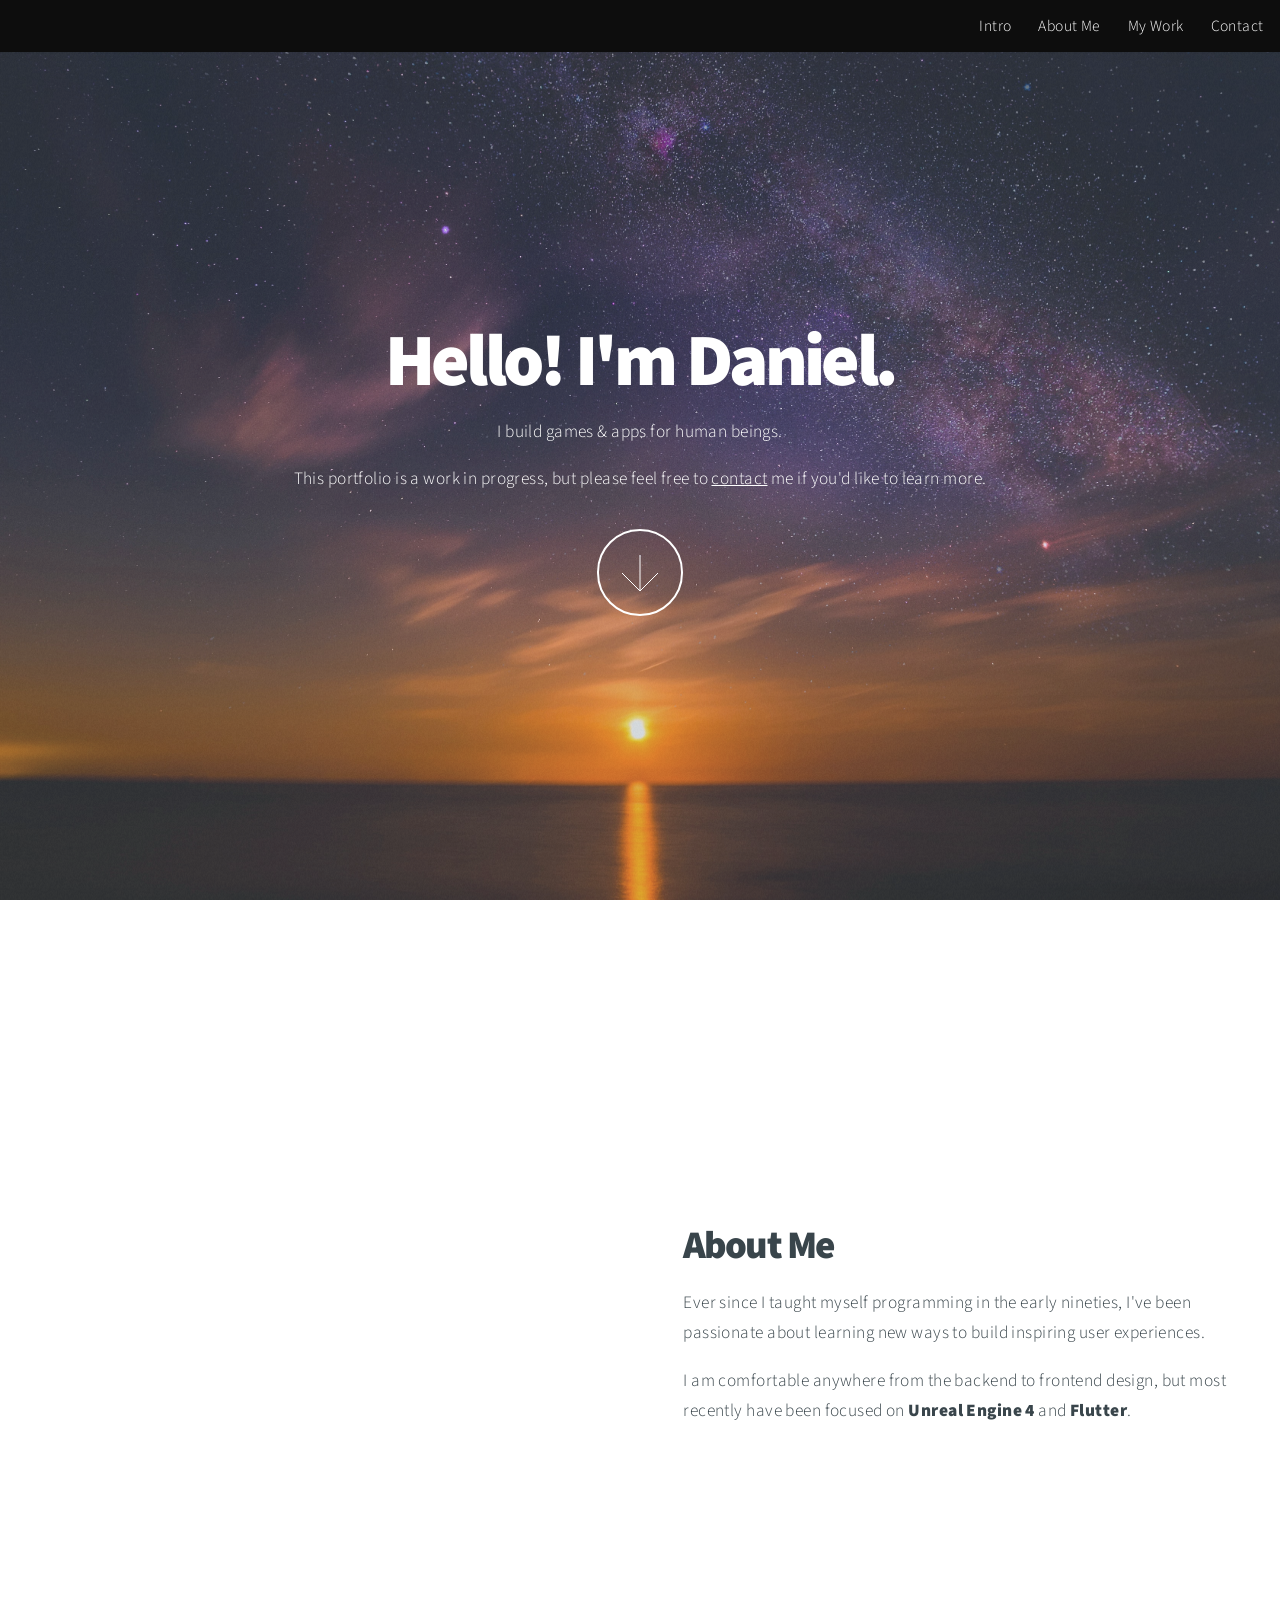
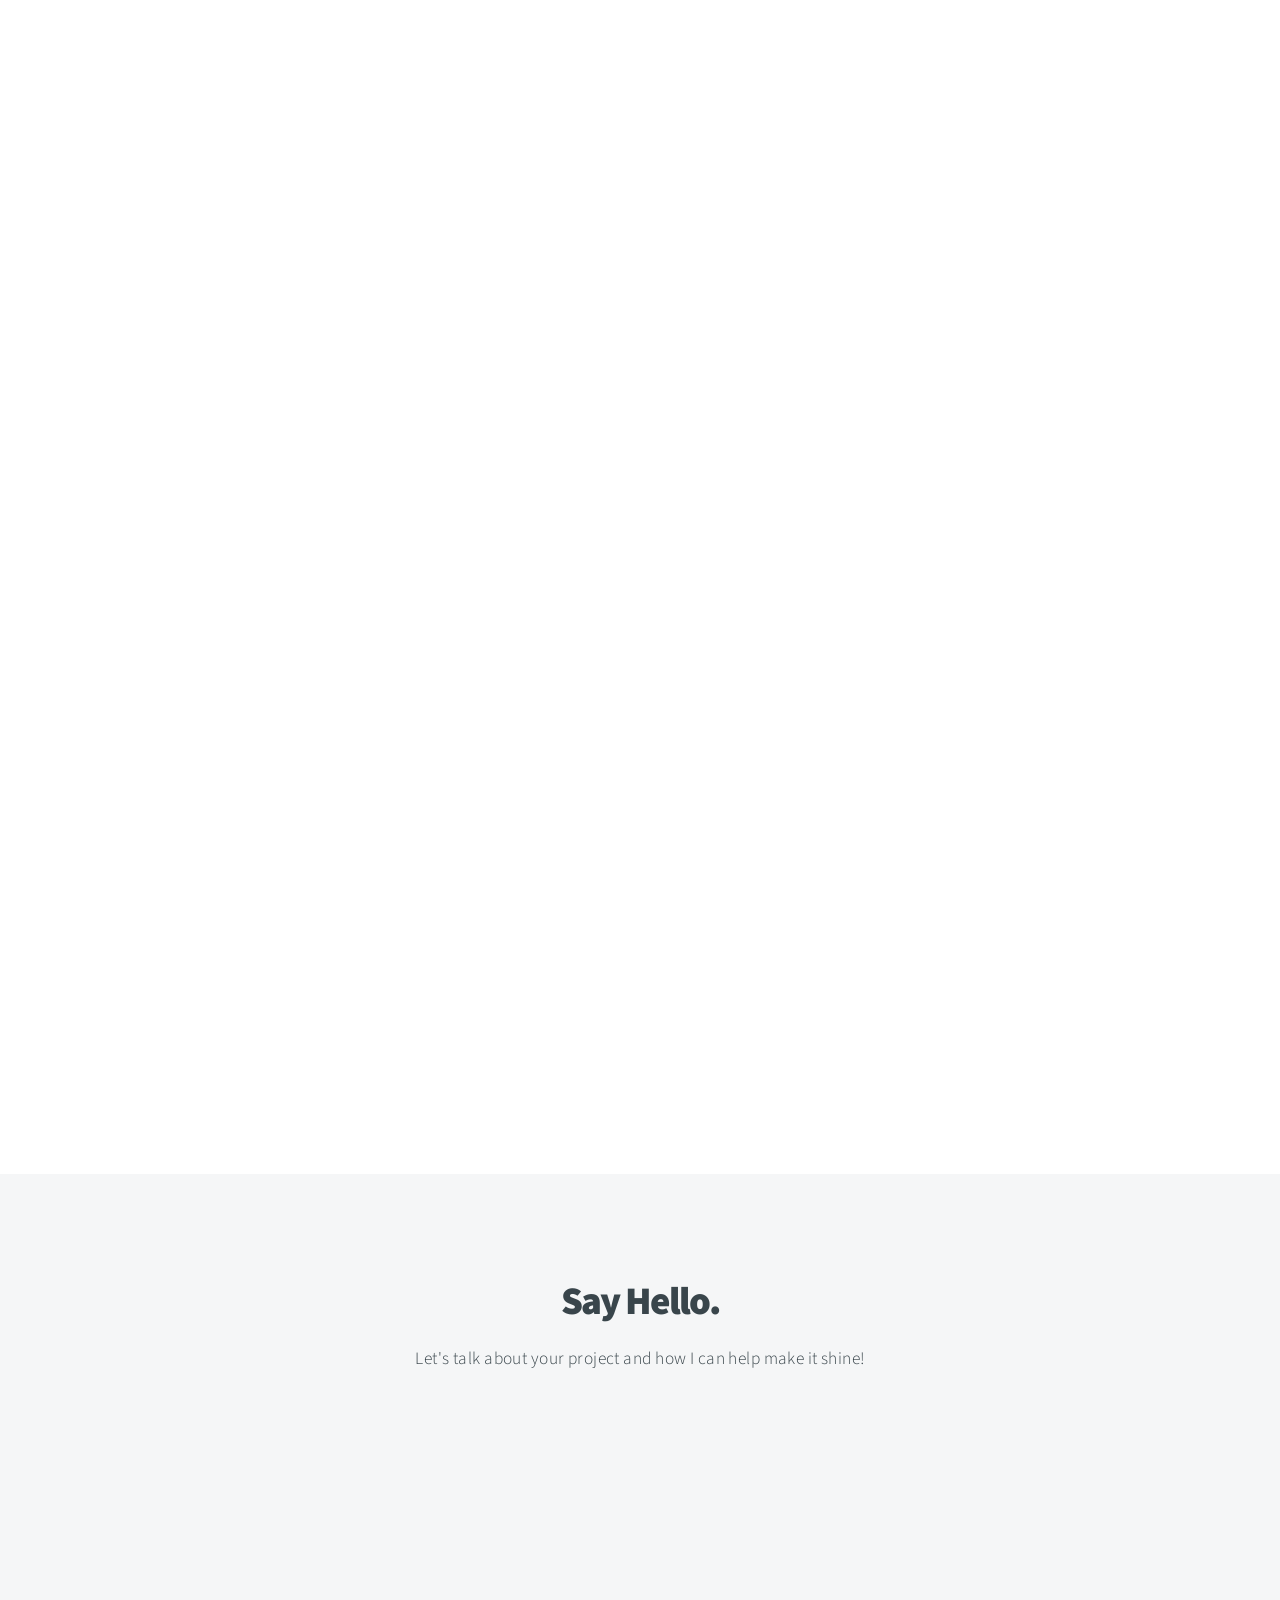
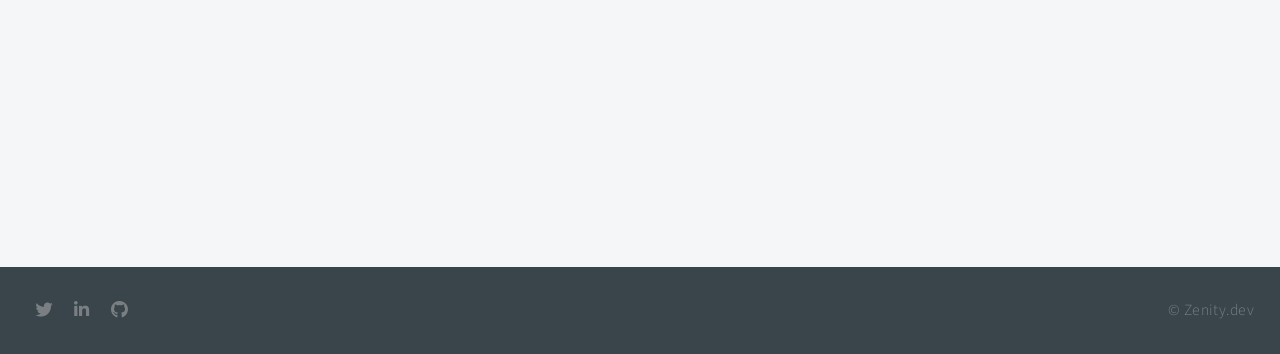
==== commit 0b1925b4: "Set up social links." ====
--- a/index.html
+++ b/index.html
@@ -1,5 +1,5 @@
 <!DOCTYPE HTML>
-<html>
+<html lang="en">
 	<head>
 		<title>Zenity</title>
 		<meta charset="utf-8" />
@@ -109,8 +109,9 @@
 
 				<!-- Icons -->
 					<ul class="icons">
-						<li><a href="#" class="icon brands fa-twitter"><span class="label">Twitter</span></a></li>
-						<li><a href="#" class="icon brands fa-linkedin-in"><span class="label">LinkedIn</span></a></li>
+						<li><a href="https://twitter.com/Zenity07" class="icon brands fa-twitter"><span class="label">Twitter</span></a></li>
+						<li><a href="https://www.linkedin.com/in/daniel-borgmann/" class="icon brands fa-linkedin-in"><span class="label">LinkedIn</span></a></li>
+						<li><a href="https://github.com/danielborgmann" class="icon brands fa-github"><span class="label">GitHub</span></a></li>
 					</ul>
 
 				<!-- Menu -->
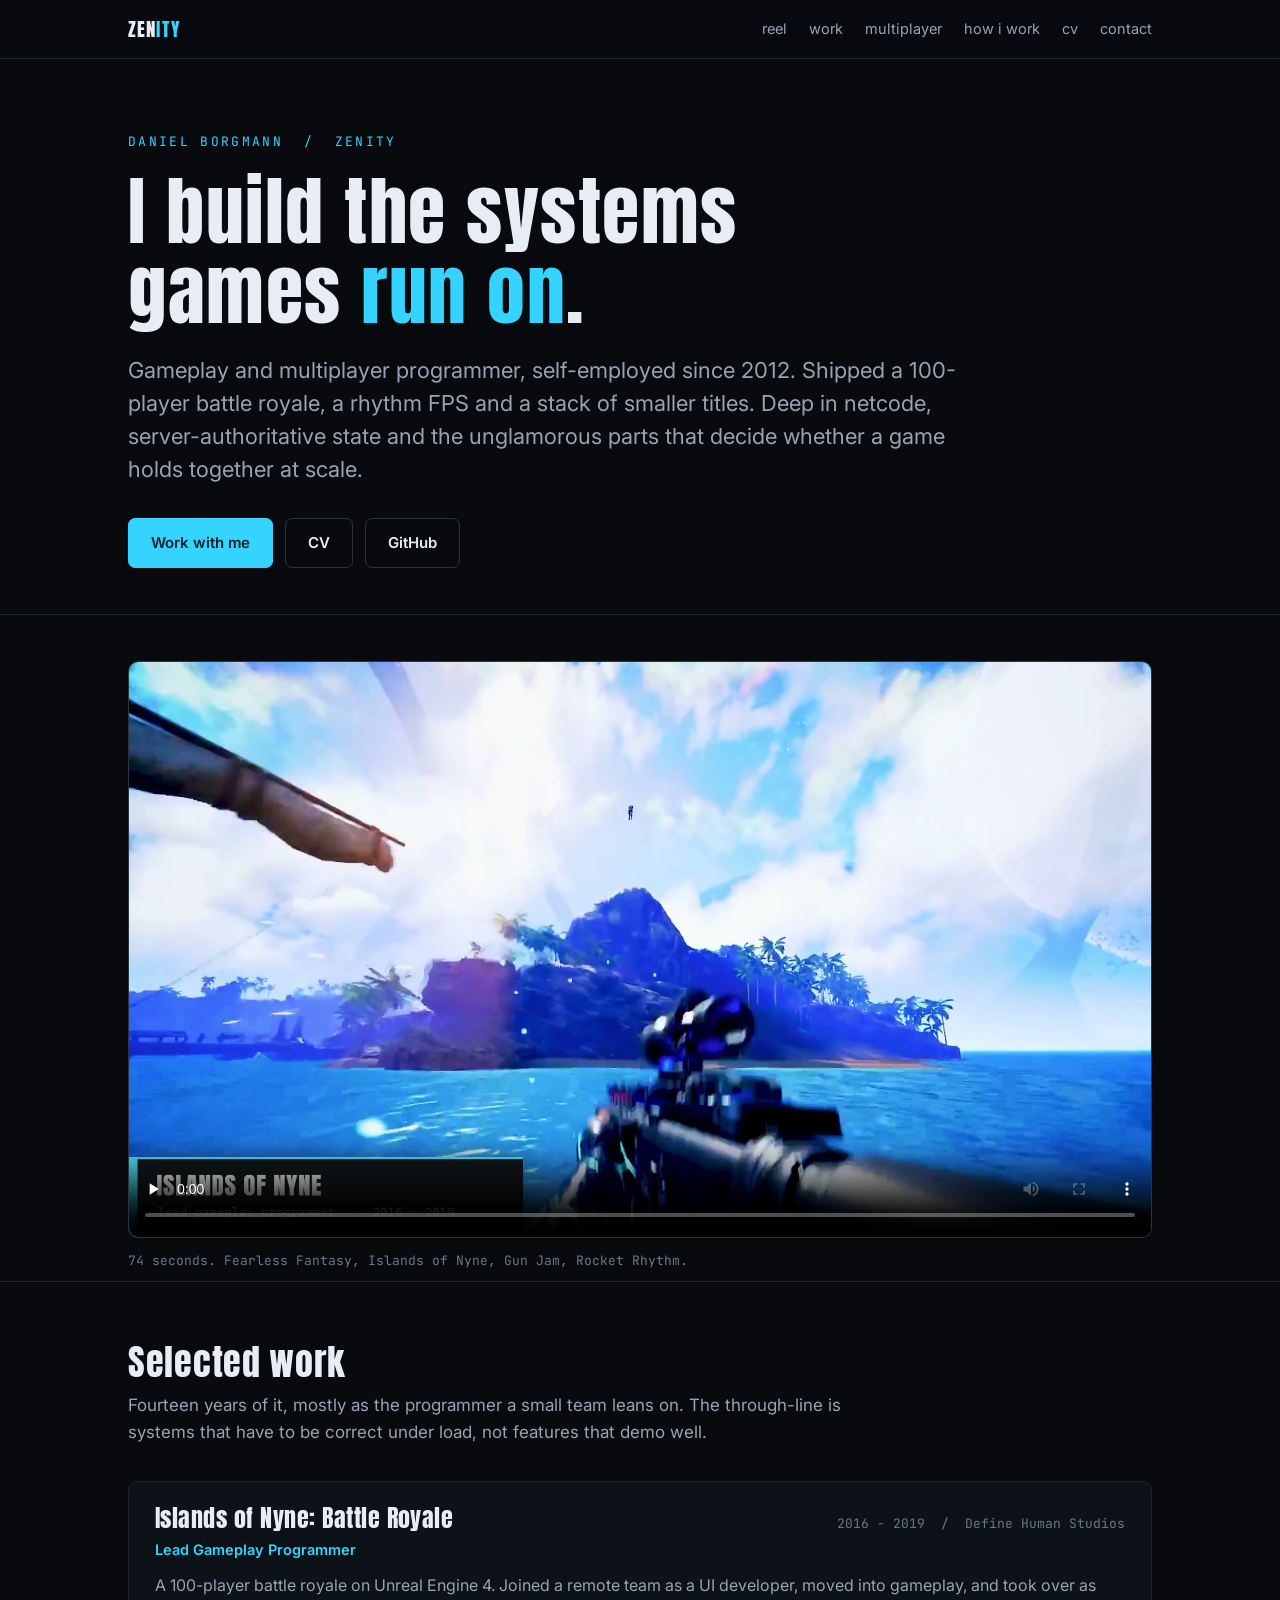
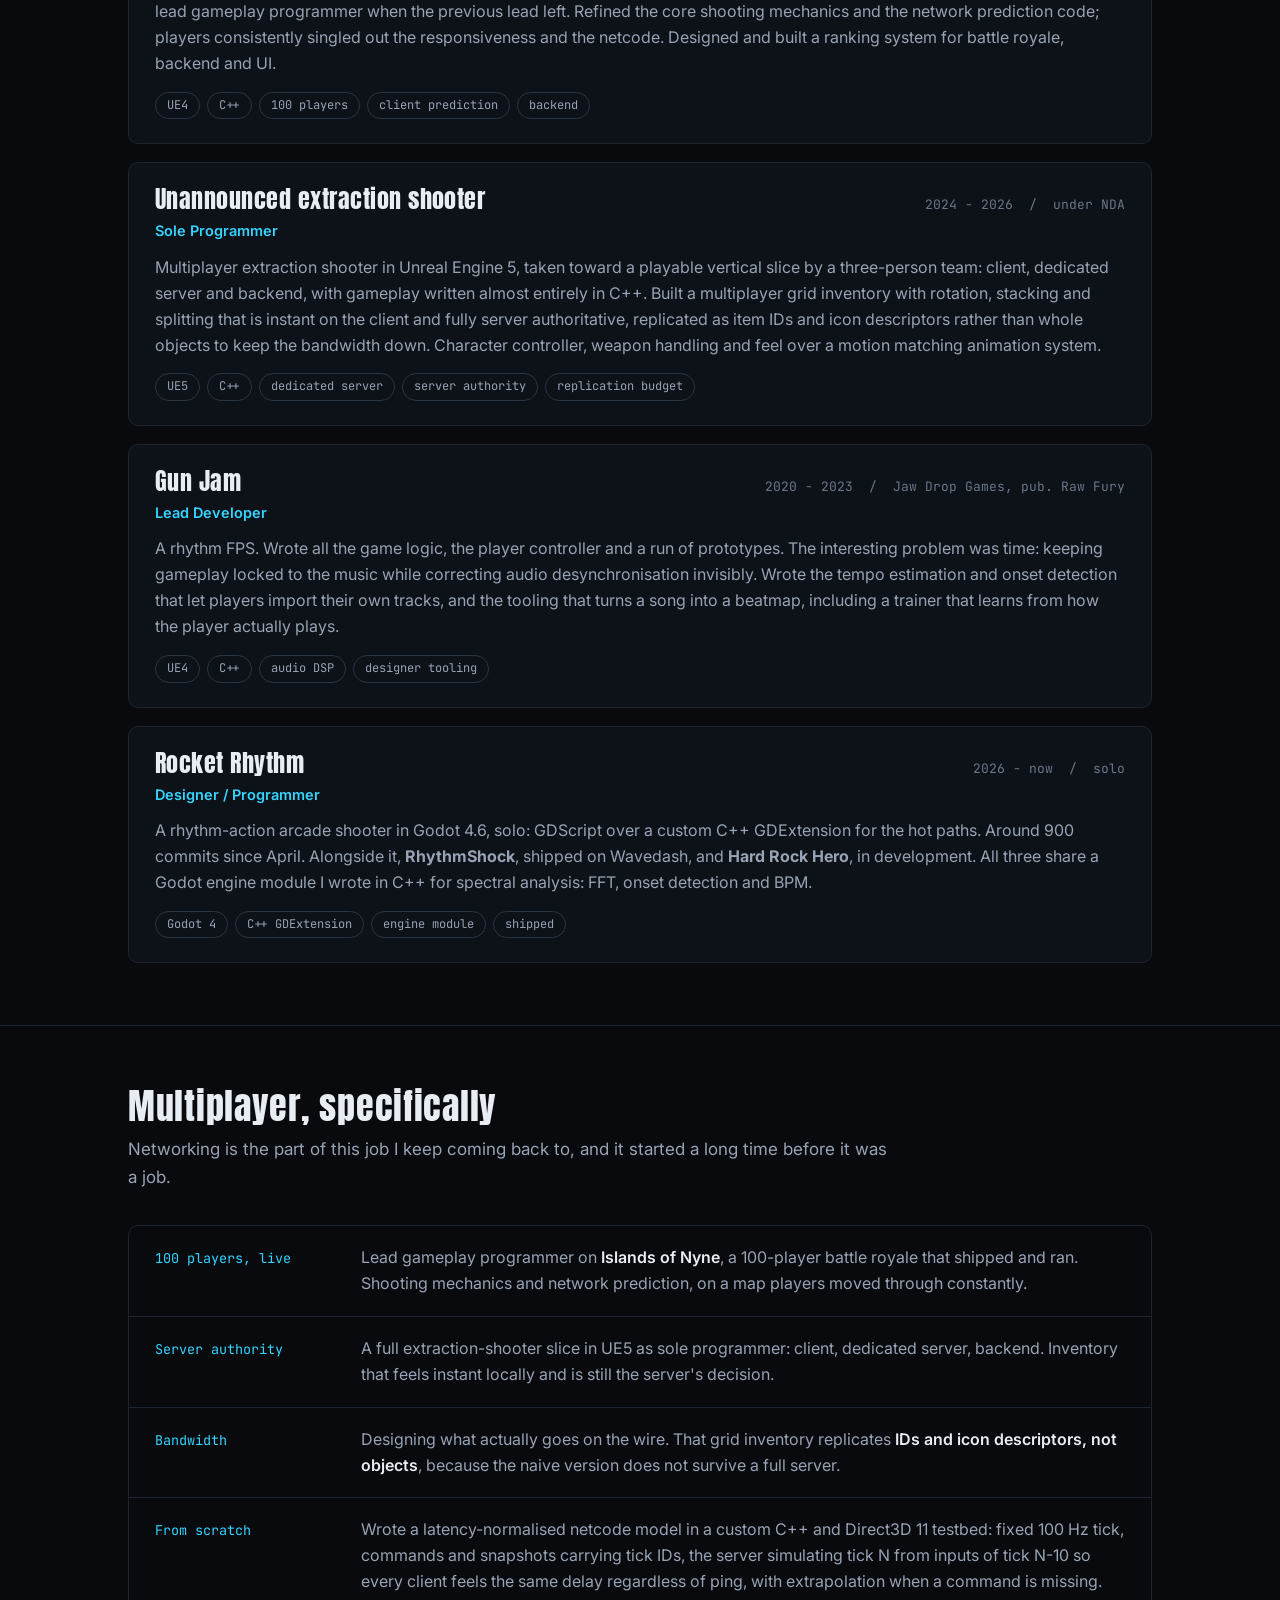
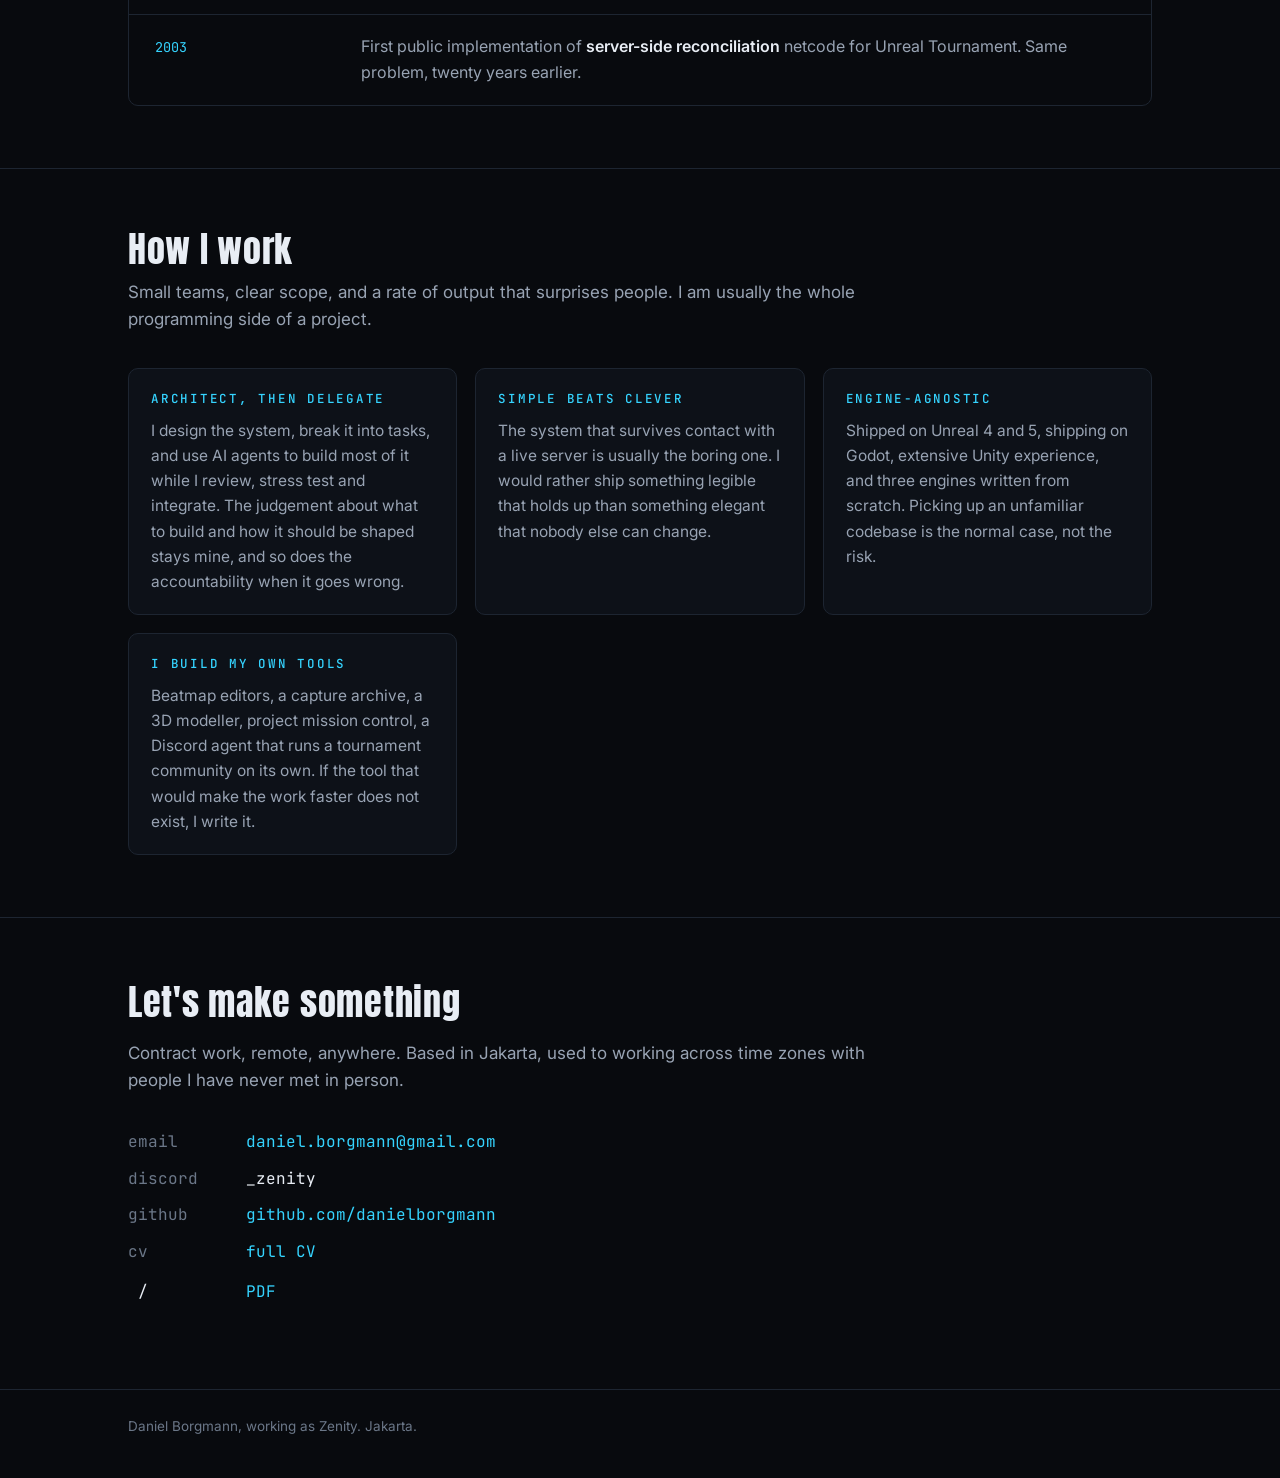
==== commit 2ba3529f: "New portfolio: reel, work, multiplayer, CV. Old 2019 site moved to /old/" ====
--- a/index.html
+++ b/index.html
@@ -1,135 +1,281 @@
-<!DOCTYPE HTML>
+<!DOCTYPE html>
 <html lang="en">
-	<head>
-		<title>Zenity</title>
-		<meta charset="utf-8" />
-		<meta name="viewport" content="width=device-width, initial-scale=1, user-scalable=no" />
-		<link rel="stylesheet" href="assets/css/main.css" />
-		<noscript><link rel="stylesheet" href="assets/css/noscript.css" /></noscript>
-	</head>
-	<body class="is-preload">
-
-		<!-- Header -->
-			<header id="header">
-				<nav>
-					<ul>
-						<li><a href="#intro">Intro</a></li>
-						<li><a href="#about">About Me</a></li>
-						<li><a href="#work">My Work</a></li>
-						<li><a href="#contact">Contact</a></li>
-					</ul>
-				</nav>
-			</header>
-
-		<!-- Intro -->
-			<section id="intro" class="main style1 dark fullscreen">
-				<div class="content">
-					<header>
-						<h2>Hello! I'm Daniel.</h2>
-					</header>
-					<p>I build games & apps for human beings.</p>
-					<p>This portfolio is a work in progress, but please feel
-						free to <a href="#contact">contact</a> me if you'd like to learn more.</p>
-					<footer>
-						<a href="#about" class="button style2 down">More</a>
-					</footer>
-				</div>
-			</section>
-
-		<!-- About -->
-			<section id="about" class="main style2 right dark fullscreen">
-				<div class="content box style2">
-					<header>
-						<h2>About Me</h2>
-					</header>
-					<p>Ever since I taught myself programming in the early nineties, I've been passionate about learning
-					new ways to build inspiring user experiences.</p>
-					<p>I am comfortable anywhere from the backend to frontend design, but most recently have been focused
-						on <strong>Unreal Engine 4</strong> and <strong>Flutter</strong>.</p>
-				</div>
-				<a href="#work" class="button style2 down anchored">Next</a>
-			</section>
-
-		<!-- Work -->
-			<section id="work" class="main style3 dark primary">
-				<div class="content">
-					<header>
-						<h2>My Work</h2>
-					</header>
-
-					<!-- Gallery  -->
-						<div class="gallery">
-							<article class="from-left">
-								<a href="images/fulls/01.jpg" class="image fit"><img src="images/thumbs/01.jpg" title="Vel Venenatis Cep" alt="" /></a>
-							</article>
-							<article class="from-right">
-								<a href="images/fulls/02.jpg" class="image fit"><img src="images/thumbs/02.jpg" title="Pellentesque at" alt="" /></a>
-							</article>
-							<article class="from-left">
-								<a href="images/fulls/03.jpg" class="image fit"><img src="images/thumbs/03.jpg" title="Cep Aenean" alt="" /></a>
-							</article>
-							<article class="from-right">
-								<a href="images/fulls/04.jpg" class="image fit"><img src="images/thumbs/04.jpg" title="Augue ut" alt="" /></a>
-							</article>
-							<article class="from-left">
-								<a href="images/fulls/05.jpg" class="image fit"><img src="images/thumbs/05.jpg" title="Sit porttitor magna" alt="" /></a>
-							</article>
-							<article class="from-right">
-								<a href="images/fulls/06.jpg" class="image fit"><img src="images/thumbs/06.jpg" title="Nibh ut" alt="" /></a>
-							</article>
-						</div>
-
-				</div>
-			</section>
-
-		<!-- Contact -->
-			<section id="contact" class="main style3 secondary">
-				<div class="content">
-					<header>
-						<h2>Say Hello.</h2>
-						<p>Let's talk about your project and how I can help make it shine!</p>
-					</header>
-					<div class="box">
-						<form method="post" action="https://formspree.io/mlebqpvd">
-							<div class="fields">
-								<div class="field half"><input type="text" name="name" placeholder="Name" /></div>
-								<div class="field half"><input type="email" name="_replyto" placeholder="Email" /></div>
-								<div class="field"><textarea name="message" placeholder="Message" rows="6"></textarea></div>
-							</div>
-							<ul class="actions special">
-								<li><input type="submit" value="Send Message" /></li>
-							</ul>
-						</form>
-					</div>
-				</div>
-			</section>
-
-		<!-- Footer -->
-			<footer id="footer">
-
-				<!-- Icons -->
-					<ul class="icons">
-						<li><a href="https://twitter.com/Zenity07" class="icon brands fa-twitter"><span class="label">Twitter</span></a></li>
-						<li><a href="https://www.linkedin.com/in/daniel-borgmann/" class="icon brands fa-linkedin-in"><span class="label">LinkedIn</span></a></li>
-						<li><a href="https://github.com/danielborgmann" class="icon brands fa-github"><span class="label">GitHub</span></a></li>
-					</ul>
-
-				<!-- Menu -->
-					<ul class="menu">
-						<li>&copy; Zenity.dev</li>
-					</ul>
-
-			</footer>
-
-		<!-- Scripts -->
-			<script src="assets/js/jquery.min.js"></script>
-			<script src="assets/js/jquery.poptrox.min.js"></script>
-			<script src="assets/js/jquery.scrolly.min.js"></script>
-			<script src="assets/js/jquery.scrollex.min.js"></script>
-			<script src="assets/js/browser.min.js"></script>
-			<script src="assets/js/breakpoints.min.js"></script>
-			<script src="assets/js/util.js"></script>
-			<script src="assets/js/main.js"></script>
-
-	</body>
-</html>+<head>
+<meta charset="utf-8">
+<meta name="viewport" content="width=device-width, initial-scale=1">
+<title>Zenity - Daniel Borgmann, gameplay and multiplayer programmer</title>
+<meta name="description" content="Gameplay and multiplayer programmer. 100-player battle royale netcode, server-authoritative systems, Unreal and Godot, shipped titles since 2012.">
+<meta property="og:title" content="Daniel Borgmann - gameplay and multiplayer programmer">
+<meta property="og:description" content="100-player battle royale netcode, server-authoritative systems, shipped titles since 2012.">
+<meta property="og:type" content="website">
+<link rel="preconnect" href="https://fonts.googleapis.com">
+<link rel="preconnect" href="https://fonts.gstatic.com" crossorigin>
+<link href="https://fonts.googleapis.com/css2?family=Anton&family=Inter:wght@400;500;600&family=JetBrains+Mono:wght@400;500&display=swap" rel="stylesheet">
+<style>
+:root{
+  --bg:#080a0e; --bg2:#0d1118; --line:#1d2531; --line2:#2a3542;
+  --fg:#e8edf4; --dim:#98a3b3; --dim2:#6b7788;
+  --accent:#35d4ff; --accent2:#0e7f9c;
+  --mono:"JetBrains Mono",ui-monospace,Consolas,monospace;
+}
+*{box-sizing:border-box;margin:0;padding:0}
+html{scroll-behavior:smooth}
+body{
+  background:var(--bg); color:var(--fg);
+  font-family:Inter,-apple-system,"Segoe UI",Roboto,sans-serif;
+  font-size:17px; line-height:1.62; -webkit-font-smoothing:antialiased;
+}
+.wrap{max-width:1080px;margin:0 auto;padding:0 28px}
+a{color:var(--accent);text-decoration:none}
+a:hover{text-decoration:underline}
+h1,h2,h3{font-family:Anton,Impact,sans-serif;font-weight:400;letter-spacing:.02em;line-height:1.05}
+
+/* ---------- nav ---------- */
+nav{position:sticky;top:0;z-index:20;background:rgba(8,10,14,.86);
+    backdrop-filter:blur(10px);border-bottom:1px solid var(--line)}
+nav .wrap{display:flex;align-items:center;gap:26px;height:58px}
+nav .me{font-family:Anton,sans-serif;font-size:19px;letter-spacing:.06em;color:var(--fg)}
+nav .me span{color:var(--accent)}
+nav .links{margin-left:auto;display:flex;gap:22px;font-size:14.5px}
+nav .links a{color:var(--dim)}
+nav .links a:hover{color:var(--fg);text-decoration:none}
+@media(max-width:720px){nav .links a.opt{display:none}}
+
+/* ---------- hero ---------- */
+header.hero{padding:72px 0 46px;border-bottom:1px solid var(--line)}
+.kicker{font-family:var(--mono);font-size:13px;letter-spacing:.18em;text-transform:uppercase;
+        color:var(--accent);margin-bottom:20px}
+h1{font-size:clamp(42px,7vw,76px)}
+h1 em{font-style:normal;color:var(--accent)}
+.sub{margin-top:22px;font-size:clamp(18px,2.3vw,22px);color:var(--dim);max-width:60ch;line-height:1.5}
+.cta{margin-top:32px;display:flex;flex-wrap:wrap;gap:12px}
+.btn{display:inline-block;padding:12px 22px;border-radius:7px;font-size:15px;font-weight:600;
+     border:1px solid var(--line2);color:var(--fg)}
+.btn:hover{border-color:var(--accent);text-decoration:none}
+.btn.pri{background:var(--accent);color:#04222c;border-color:var(--accent)}
+.btn.pri:hover{background:#63e0ff}
+
+/* ---------- reel ---------- */
+.reel{padding:46px 0 10px}
+.reel video{width:100%;display:block;border-radius:10px;border:1px solid var(--line2);background:#000}
+.reel .cap{margin-top:12px;font-family:var(--mono);font-size:13px;color:var(--dim2)}
+
+/* ---------- sections ---------- */
+section{padding:62px 0;border-bottom:1px solid var(--line)}
+h2{font-size:clamp(26px,3.4vw,36px);margin-bottom:10px}
+.lede{color:var(--dim);max-width:70ch;margin-bottom:34px}
+
+/* ---------- work ---------- */
+.work{display:grid;gap:18px}
+.card{border:1px solid var(--line);border-radius:10px;padding:24px 26px;background:var(--bg2)}
+.card .top{display:flex;flex-wrap:wrap;align-items:baseline;gap:12px;margin-bottom:4px}
+.card h3{font-size:24px}
+.card .yr{margin-left:auto;font-family:var(--mono);font-size:13px;color:var(--dim2);white-space:nowrap}
+.card .role{font-size:14.5px;color:var(--accent);font-weight:600}
+.card p{margin-top:12px;color:var(--dim);font-size:16px}
+.tags{margin-top:15px;display:flex;flex-wrap:wrap;gap:7px}
+.tag{font-family:var(--mono);font-size:12px;color:var(--dim);border:1px solid var(--line2);
+     border-radius:99px;padding:3px 11px}
+
+/* ---------- netcode list ---------- */
+.net{display:grid;gap:0;border:1px solid var(--line);border-radius:10px;overflow:hidden}
+.net .r{display:grid;grid-template-columns:184px 1fr;gap:22px;padding:19px 26px;border-top:1px solid var(--line)}
+.net .r:first-child{border-top:0}
+.net .k{font-family:var(--mono);font-size:13.5px;color:var(--accent);padding-top:3px}
+.net .v{color:var(--dim);font-size:16px}
+.net .v b{color:var(--fg);font-weight:600}
+@media(max-width:700px){.net .r{grid-template-columns:1fr;gap:5px}}
+
+/* ---------- stack ---------- */
+.stack{display:grid;grid-template-columns:repeat(auto-fit,minmax(250px,1fr));gap:18px}
+.stack .b{border:1px solid var(--line);border-radius:10px;padding:20px 22px;background:var(--bg2)}
+.stack .b h4{font-family:var(--mono);font-size:12.5px;letter-spacing:.14em;text-transform:uppercase;
+             color:var(--accent);margin-bottom:9px;font-weight:500}
+.stack .b p{color:var(--dim);font-size:15.5px}
+
+/* ---------- contact ---------- */
+.contact{padding:66px 0 84px;border-bottom:0}
+.contact h2{margin-bottom:18px}
+.rows{margin-top:26px;display:grid;gap:11px;font-family:var(--mono);font-size:16px}
+.rows div{display:grid;grid-template-columns:104px 1fr;gap:14px}
+.rows .k{color:var(--dim2)}
+footer{border-top:1px solid var(--line);padding:26px 0 40px;color:var(--dim2);font-size:13.5px}
+</style>
+</head>
+<body>
+
+<nav><div class="wrap">
+  <div class="me">ZEN<span>ITY</span></div>
+  <div class="links">
+    <a href="#reel">reel</a>
+    <a href="#work">work</a>
+    <a href="#multiplayer" class="opt">multiplayer</a>
+    <a href="#how" class="opt">how i work</a>
+    <a href="cv.html">cv</a>
+    <a href="#contact">contact</a>
+  </div>
+</div></nav>
+
+<header class="hero"><div class="wrap">
+  <div class="kicker">Daniel Borgmann &nbsp;/&nbsp; Zenity</div>
+  <h1>I build the systems<br>games <em>run on</em>.</h1>
+  <p class="sub">Gameplay and multiplayer programmer, self-employed since 2012. Shipped a
+     100-player battle royale, a rhythm FPS and a stack of smaller titles. Deep in netcode,
+     server-authoritative state and the unglamorous parts that decide whether a game holds
+     together at scale.</p>
+  <div class="cta">
+    <a class="btn pri" href="#contact">Work with me</a>
+    <a class="btn" href="cv.html">CV</a>
+    <a class="btn" href="https://github.com/danielborgmann">GitHub</a>
+  </div>
+</div></header>
+
+<section class="reel" id="reel"><div class="wrap">
+  <video controls preload="none" poster="reel-poster.jpg" playsinline>
+    <source src="reel.mp4" type="video/mp4">
+  </video>
+  <p class="cap">74 seconds. Fearless Fantasy, Islands of Nyne, Gun Jam, Rocket Rhythm.</p>
+</div></section>
+
+<section id="work"><div class="wrap">
+  <h2>Selected work</h2>
+  <p class="lede">Fourteen years of it, mostly as the programmer a small team leans on. The
+     through-line is systems that have to be correct under load, not features that demo well.</p>
+
+  <div class="work">
+
+    <div class="card">
+      <div class="top">
+        <h3>Islands of Nyne: Battle Royale</h3>
+        <div class="yr">2016 - 2019 &nbsp;/&nbsp; Define Human Studios</div>
+      </div>
+      <div class="role">Lead Gameplay Programmer</div>
+      <p>A 100-player battle royale on Unreal Engine 4. Joined a remote team as a UI developer,
+         moved into gameplay, and took over as lead gameplay programmer when the previous lead
+         left. Refined the core shooting mechanics and the network prediction code; players
+         consistently singled out the responsiveness and the netcode. Designed and built a
+         ranking system for battle royale, backend and UI.</p>
+      <div class="tags"><span class="tag">UE4</span><span class="tag">C++</span>
+        <span class="tag">100 players</span><span class="tag">client prediction</span>
+        <span class="tag">backend</span></div>
+    </div>
+
+    <div class="card">
+      <div class="top">
+        <h3>Unannounced extraction shooter</h3>
+        <div class="yr">2024 - 2026 &nbsp;/&nbsp; under NDA</div>
+      </div>
+      <div class="role">Sole Programmer</div>
+      <p>Multiplayer extraction shooter in Unreal Engine 5, taken toward a playable vertical
+         slice by a three-person team: client, dedicated server and backend, with gameplay
+         written almost entirely in C++. Built a multiplayer grid inventory with rotation,
+         stacking and splitting that is instant on the client and fully server authoritative,
+         replicated as item IDs and icon descriptors rather than whole objects to keep the
+         bandwidth down. Character controller, weapon handling and feel over a motion matching
+         animation system.</p>
+      <div class="tags"><span class="tag">UE5</span><span class="tag">C++</span>
+        <span class="tag">dedicated server</span><span class="tag">server authority</span>
+        <span class="tag">replication budget</span></div>
+    </div>
+
+    <div class="card">
+      <div class="top">
+        <h3>Gun Jam</h3>
+        <div class="yr">2020 - 2023 &nbsp;/&nbsp; Jaw Drop Games, pub. Raw Fury</div>
+      </div>
+      <div class="role">Lead Developer</div>
+      <p>A rhythm FPS. Wrote all the game logic, the player controller and a run of prototypes.
+         The interesting problem was time: keeping gameplay locked to the music while correcting
+         audio desynchronisation invisibly. Wrote the tempo estimation and onset detection that
+         let players import their own tracks, and the tooling that turns a song into a beatmap,
+         including a trainer that learns from how the player actually plays.</p>
+      <div class="tags"><span class="tag">UE4</span><span class="tag">C++</span>
+        <span class="tag">audio DSP</span><span class="tag">designer tooling</span></div>
+    </div>
+
+    <div class="card">
+      <div class="top">
+        <h3>Rocket Rhythm</h3>
+        <div class="yr">2026 - now &nbsp;/&nbsp; solo</div>
+      </div>
+      <div class="role">Designer / Programmer</div>
+      <p>A rhythm-action arcade shooter in Godot 4.6, solo: GDScript over a custom C++
+         GDExtension for the hot paths. Around 900 commits since April. Alongside it,
+         <b>RhythmShock</b>, shipped on Wavedash, and <b>Hard Rock Hero</b>, in development.
+         All three share a Godot engine module I wrote in C++ for spectral analysis: FFT,
+         onset detection and BPM.</p>
+      <div class="tags"><span class="tag">Godot 4</span><span class="tag">C++ GDExtension</span>
+        <span class="tag">engine module</span><span class="tag">shipped</span></div>
+    </div>
+
+  </div>
+</div></section>
+
+<section id="multiplayer"><div class="wrap">
+  <h2>Multiplayer, specifically</h2>
+  <p class="lede">Networking is the part of this job I keep coming back to, and it started a
+     long time before it was a job.</p>
+  <div class="net">
+    <div class="r"><div class="k">100 players, live</div>
+      <div class="v">Lead gameplay programmer on <b>Islands of Nyne</b>, a 100-player battle
+        royale that shipped and ran. Shooting mechanics and network prediction, on a map
+        players moved through constantly.</div></div>
+    <div class="r"><div class="k">Server authority</div>
+      <div class="v">A full extraction-shooter slice in UE5 as sole programmer: client,
+        dedicated server, backend. Inventory that feels instant locally and is still the
+        server's decision.</div></div>
+    <div class="r"><div class="k">Bandwidth</div>
+      <div class="v">Designing what actually goes on the wire. That grid inventory replicates
+        <b>IDs and icon descriptors, not objects</b>, because the naive version does not survive
+        a full server.</div></div>
+    <div class="r"><div class="k">From scratch</div>
+      <div class="v">Wrote a latency-normalised netcode model in a custom C++ and Direct3D 11
+        testbed: fixed 100 Hz tick, commands and snapshots carrying tick IDs, the server
+        simulating tick N from inputs of tick N-10 so every client feels the same delay
+        regardless of ping, with extrapolation when a command is missing.</div></div>
+    <div class="r"><div class="k">2003</div>
+      <div class="v">First public implementation of <b>server-side reconciliation</b> netcode
+        for Unreal Tournament. Same problem, twenty years earlier.</div></div>
+  </div>
+</div></section>
+
+<section id="how"><div class="wrap">
+  <h2>How I work</h2>
+  <p class="lede">Small teams, clear scope, and a rate of output that surprises people. I am
+     usually the whole programming side of a project.</p>
+  <div class="stack">
+    <div class="b"><h4>Architect, then delegate</h4>
+      <p>I design the system, break it into tasks, and use AI agents to build most of it while
+         I review, stress test and integrate. The judgement about what to build and how it
+         should be shaped stays mine, and so does the accountability when it goes wrong.</p></div>
+    <div class="b"><h4>Simple beats clever</h4>
+      <p>The system that survives contact with a live server is usually the boring one. I would
+         rather ship something legible that holds up than something elegant that nobody else
+         can change.</p></div>
+    <div class="b"><h4>Engine-agnostic</h4>
+      <p>Shipped on Unreal 4 and 5, shipping on Godot, extensive Unity experience, and three
+         engines written from scratch. Picking up an unfamiliar codebase is the normal case,
+         not the risk.</p></div>
+    <div class="b"><h4>I build my own tools</h4>
+      <p>Beatmap editors, a capture archive, a 3D modeller, project mission control, a Discord
+         agent that runs a tournament community on its own. If the tool that would make the work
+         faster does not exist, I write it.</p></div>
+  </div>
+</div></section>
+
+<section class="contact" id="contact"><div class="wrap">
+  <h2>Let's make something</h2>
+  <p class="lede">Contract work, remote, anywhere. Based in Jakarta, used to working across
+     time zones with people I have never met in person.</p>
+  <div class="rows">
+    <div><span class="k">email</span><a href="mailto:daniel.borgmann@gmail.com">daniel.borgmann@gmail.com</a></div>
+    <div><span class="k">discord</span><span>_zenity</span></div>
+    <div><span class="k">github</span><a href="https://github.com/danielborgmann">github.com/danielborgmann</a></div>
+    <div><span class="k">cv</span><a href="cv.html">full CV</a> &nbsp;/&nbsp; <a href="Daniel_Borgmann_Resume.pdf">PDF</a></div>
+  </div>
+</div></section>
+
+<footer><div class="wrap">Daniel Borgmann, working as Zenity. Jakarta.</div></footer>
+
+</body>
+</html>
